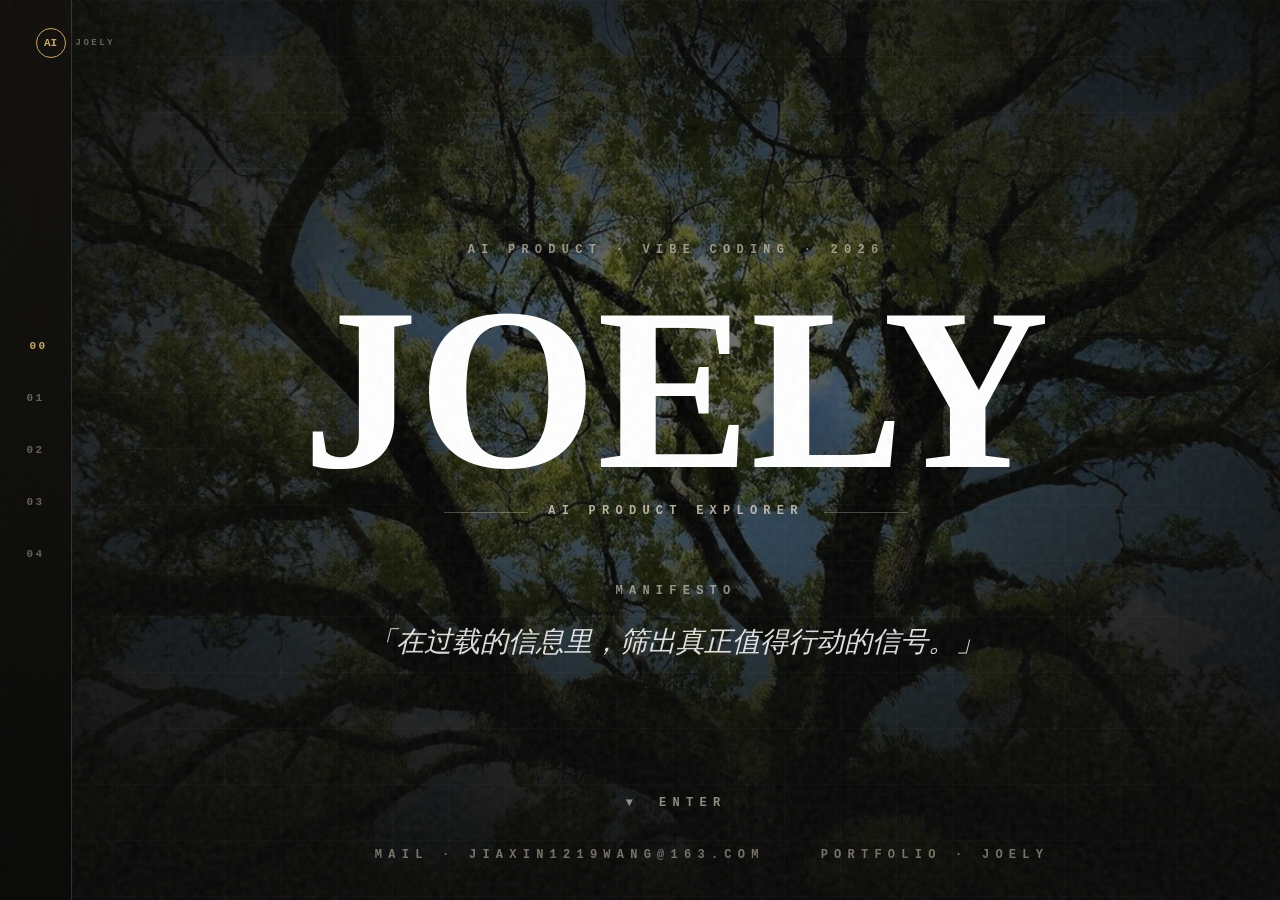
==== index.html @ 6c62f524 "Add files via upload" ====
<!DOCTYPE html>
<html lang="zh-CN">
<head>
  <meta charset="UTF-8">
  <meta name="viewport" content="width=device-width, initial-scale=1.0">
  <meta name="description" content="Joely 的 AI 产品与 Vibe Coding 个人网站。">
  <title>Joely | AI Product Portfolio</title>
  <link rel="stylesheet" href="assets/css/styles.css">
</head>
<body class="home-page">
  <header class="site-header">
    <a class="brand" href="index.html" aria-label="回到首页">
      <span class="brand-mark">AI</span>
      <span>Joely</span>
    </a>
    <button class="nav-toggle" type="button" aria-label="打开导航" aria-expanded="false" aria-controls="site-nav">
      <span></span>
      <span></span>
      <span></span>
    </button>
    <nav class="site-nav" id="site-nav">
      <a class="active" href="index.html"><span>00</span><b>首页</b></a>
      <a href="about.html"><span>01</span><b>个人信息</b></a>
      <a href="projects.html"><span>02</span><b>能力作品</b></a>
      <a href="works.html"><span>03</span><b>落地作品</b></a>
      <a href="play.html"><span>04</span><b>趣味实验</b></a>
    </nav>
  </header>

  <main>
    <section class="cover-hero" aria-label="首页封面">
      <div class="cover-bg" role="img" aria-label="首页背景图占位"></div>
      <div class="cover-content">
        <p class="cover-kicker">AI PRODUCT · VIBE CODING · 2026</p>
        <h1>JOELY</h1>
        <p class="cover-role">AI PRODUCT EXPLORER</p>
        <div class="cover-manifesto">
          <span>MANIFESTO</span>
          <strong>「在过载的信息里，筛出真正值得行动的信号。」</strong>
        </div>
        <a class="cover-enter" href="about.html" aria-label="进入个人网站">
          <span>▼</span>
          <strong>ENTER</strong>
        </a>
      </div>
      <div class="cover-footer">
        <span>MAIL · <a href="mailto:jiaxin1219wang@163.com">jiaxin1219wang@163.com</a></span>
        <span>PORTFOLIO · JOELY</span>
      </div>
    </section>
  </main>

  <script src="assets/js/main.js"></script>
</body>
</html>
---- assets/css/styles.css ----
:root {
  --bg: #11100e;
  --bg-deep: #080807;
  --surface: rgba(238, 226, 207, 0.065);
  --surface-strong: rgba(238, 226, 207, 0.105);
  --ink: #f1e6d4;
  --muted: rgba(241, 230, 212, 0.62);
  --faint: rgba(241, 230, 212, 0.38);
  --line: rgba(241, 230, 212, 0.16);
  --accent: #c8a66a;
  --accent-soft: rgba(200, 166, 106, 0.14);
  --shadow: 0 28px 90px rgba(0, 0, 0, 0.36);
  --radius: 6px;
  --rail: 72px;
  --max: 1120px;
}

* {
  box-sizing: border-box;
}

html {
  scroll-behavior: smooth;
}

body {
  margin: 0;
  min-height: 100vh;
  background:
    radial-gradient(circle at 68% 8%, rgba(200, 166, 106, 0.13), transparent 30rem),
    linear-gradient(180deg, #17130f 0%, var(--bg) 42%, var(--bg-deep) 100%);
  color: var(--ink);
  font-family: Inter, "Noto Sans SC", "Microsoft YaHei", Arial, sans-serif;
  line-height: 1.65;
}

.about-page {
  background: #000;
}

.projects-page {
  background: #000;
}

.works-page {
  background: #000;
}

.play-page {
  background: #000;
}

body::before {
  position: fixed;
  inset: 0;
  z-index: -1;
  pointer-events: none;
  background-image:
    linear-gradient(rgba(255,255,255,0.025) 1px, transparent 1px),
    linear-gradient(90deg, rgba(255,255,255,0.018) 1px, transparent 1px);
  background-size: 56px 56px;
  mask-image: linear-gradient(90deg, transparent, #000 10%, #000 90%, transparent);
  content: "";
}

body::after {
  position: fixed;
  inset: 0;
  z-index: 20;
  pointer-events: none;
  opacity: 0.13;
  background-image: url("data:image/svg+xml,%3Csvg viewBox='0 0 160 160' xmlns='http://www.w3.org/2000/svg'%3E%3Cfilter id='n'%3E%3CfeTurbulence type='fractalNoise' baseFrequency='0.8' numOctaves='3' stitchTiles='stitch'/%3E%3C/filter%3E%3Crect width='100%25' height='100%25' filter='url(%23n)' opacity='0.55'/%3E%3C/svg%3E");
  content: "";
}

a {
  color: inherit;
  text-decoration: none;
}

img {
  display: block;
  max-width: 100%;
}

.site-header {
  position: fixed;
  inset: 0 auto 0 0;
  z-index: 30;
  display: flex;
  width: var(--rail);
  flex-direction: column;
  align-items: center;
  justify-content: center;
  gap: 30px;
  border-right: 1px solid var(--line);
  background: rgba(8, 8, 7, 0.38);
  backdrop-filter: blur(18px);
}

.brand {
  position: absolute;
  top: 28px;
  left: 50%;
  display: inline-flex;
  align-items: center;
  gap: 10px;
  transform: translateX(-50%) writing-mode(vertical-rl);
  color: var(--faint);
  font-family: "Courier New", monospace;
  font-size: 9px;
  font-weight: 700;
  letter-spacing: 0.28em;
  text-transform: uppercase;
}

.brand-mark {
  display: inline-grid;
  width: 30px;
  height: 30px;
  place-items: center;
  border: 1px solid var(--accent);
  border-radius: 50%;
  color: var(--accent);
  font-size: 11px;
  letter-spacing: 0;
}

.site-nav {
  display: flex;
  flex-direction: column;
  align-items: center;
  gap: 18px;
}

.site-nav a {
  position: relative;
  display: flex;
  align-items: center;
  justify-content: center;
  width: 42px;
  height: 34px;
  gap: 0;
  color: var(--faint);
  font-family: "Courier New", monospace;
  font-size: 10px;
  font-weight: 700;
  letter-spacing: 0.24em;
  text-transform: uppercase;
  transition: color 180ms ease, transform 180ms ease;
}

.site-nav a span {
  color: inherit;
  font-size: 11px;
}

.site-nav a b {
  position: absolute;
  left: calc(100% + 14px);
  top: 50%;
  min-width: max-content;
  border: 1px solid var(--line);
  border-radius: var(--radius);
  padding: 7px 10px;
  background: rgba(8, 8, 7, 0.82);
  color: var(--ink);
  font: inherit;
  letter-spacing: 0.18em;
  opacity: 0;
  pointer-events: none;
  transform: translate(-6px, -50%);
  transition: opacity 180ms ease, transform 180ms ease;
}

.site-nav a:hover b,
.site-nav a:focus-visible b {
  opacity: 1;
  transform: translate(0, -50%);
}

.site-nav a:hover,
.site-nav a.active {
  color: var(--accent);
  transform: translateX(3px);
}

.nav-toggle {
  display: none;
  width: 42px;
  height: 42px;
  border: 1px solid var(--line);
  border-radius: var(--radius);
  background: rgba(0, 0, 0, 0.2);
}

.nav-toggle span {
  display: block;
  width: 18px;
  height: 1px;
  margin: 5px auto;
  background: var(--ink);
}

main,
.site-footer {
  margin-left: var(--rail);
}

.home-page main {
  margin-left: var(--rail);
}

.section-wrap {
  width: min(var(--max), calc(100% - 64px));
  margin: 0 auto;
}

.section {
  padding: 96px 0;
  border-top: 1px solid var(--line);
}

.cover-hero {
  position: relative;
  display: grid;
  min-height: 100vh;
  place-items: center;
  overflow: hidden;
  padding: 72px 32px;
}

.cover-bg {
  position: absolute;
  inset: 0;
  z-index: -2;
  overflow: hidden;
  background: #080807;
}

.cover-bg::before {
  position: absolute;
  inset: -5%;
  background:
    url("../HOME-BG.jpg"),
    url("../img/home-bg-placeholder.svg");
  background-position: center;
  background-size: cover;
  content: "";
  filter: saturate(0.92) contrast(1.04);
  transform: scale(1.04);
  animation: treeDrift 18s ease-in-out infinite alternate;
}

.cover-bg::after {
  position: absolute;
  inset: 0;
  background:
    radial-gradient(circle at 50% 44%, rgba(8, 8, 7, 0.16), rgba(8, 8, 7, 0.7) 58%, rgba(8, 8, 7, 0.94) 100%),
    linear-gradient(180deg, rgba(8, 8, 7, 0.62) 0%, rgba(8, 8, 7, 0.32) 44%, rgba(8, 8, 7, 0.92) 100%);
  content: "";
}

@keyframes treeDrift {
  0% {
    transform: scale(1.04) translate3d(-1.5%, -1%, 0);
  }

  50% {
    transform: scale(1.08) translate3d(1%, 0.8%, 0);
  }

  100% {
    transform: scale(1.06) translate3d(-0.4%, 1.4%, 0);
  }
}

.cover-content {
  width: min(1180px, 100%);
  text-align: center;
}

.cover-content h1 {
  max-width: none;
  margin: 46px 0 22px;
  color: #fff;
  font-family: Georgia, "Times New Roman", "Noto Serif SC", serif;
  font-size: clamp(86px, 18vw, 258px);
  line-height: 0.72;
  text-shadow: 0 22px 80px rgba(0, 0, 0, 0.72);
}

.cover-kicker,
.cover-role,
.cover-enter,
.cover-footer,
.cover-manifesto span {
  color: rgba(241, 230, 212, 0.58);
  font-family: "Courier New", monospace;
  font-size: 12px;
  font-weight: 700;
  letter-spacing: 0.52em;
  text-transform: uppercase;
}

.cover-kicker {
  margin: 0;
}

.cover-role {
  display: inline-flex;
  align-items: center;
  gap: 20px;
  margin: 0;
  color: rgba(241, 230, 212, 0.72);
}

.cover-role::before,
.cover-role::after {
  display: block;
  width: 84px;
  height: 1px;
  background: rgba(241, 230, 212, 0.28);
  content: "";
}

.cover-manifesto {
  display: grid;
  gap: 22px;
  margin: 60px auto 0;
  max-width: min(1040px, calc(100vw - var(--rail) - 96px));
}

.cover-manifesto strong {
  color: rgba(255, 255, 255, 0.86);
  font-family: Georgia, "Noto Serif SC", serif;
  font-size: clamp(22px, 2.2vw, 34px);
  font-style: italic;
  font-weight: 500;
  line-height: 1.25;
  white-space: nowrap;
}

.cover-enter {
  position: absolute;
  left: 50%;
  bottom: 86px;
  display: inline-flex;
  align-items: center;
  gap: 20px;
  transform: translateX(-50%);
  transition: color 180ms ease, transform 180ms ease;
}

.cover-enter:hover {
  color: var(--accent);
  transform: translateX(-50%) translateY(-2px);
}

.cover-enter strong {
  font: inherit;
}

.cover-footer {
  position: absolute;
  right: 40px;
  bottom: 34px;
  left: calc(var(--rail) + 40px);
  display: flex;
  justify-content: center;
  gap: 56px;
  color: rgba(241, 230, 212, 0.46);
}

.cover-footer a {
  color: inherit;
}

.hero {
  display: grid;
  grid-template-columns: minmax(0, 1fr) 340px;
  gap: 56px;
  align-items: center;
  min-height: 100vh;
  padding: 76px 0;
}

.page-hero {
  padding: 132px 0 86px;
}

.capability-hero {
  position: relative;
  min-height: 100vh;
  overflow: hidden;
  padding: 72px 0 92px var(--rail);
}

.capability-hero::before {
  position: absolute;
  inset: 0;
  z-index: -1;
  background:
    radial-gradient(circle at 50% 40%, rgba(200, 166, 106, 0.12), transparent 28rem),
    linear-gradient(180deg, rgba(8, 8, 7, 0.2), rgba(8, 8, 7, 0.86));
  content: "";
}

.capability-hero::after {
  position: absolute;
  inset: 0;
  z-index: -1;
  opacity: 0.18;
  background:
    linear-gradient(105deg, transparent 0 34%, rgba(200, 166, 106, 0.16) 34.2%, transparent 34.6% 100%),
    linear-gradient(78deg, transparent 0 62%, rgba(200, 166, 106, 0.12) 62.2%, transparent 62.7% 100%);
  content: "";
}

.capability-heading {
  width: min(980px, calc(100% - 48px));
  margin: 0 auto;
  text-align: center;
}

.capability-heading h1 {
  margin: 0;
  color: #fff;
  font-family: Inter, "Noto Sans SC", Arial, sans-serif;
  font-size: clamp(72px, 13vw, 184px);
  font-weight: 900;
  line-height: 0.9;
  text-transform: uppercase;
}

.capability-heading p:last-child {
  max-width: 760px;
  margin: 28px auto 0;
  color: rgba(241, 230, 212, 0.66);
  font-size: 18px;
}

.capability-stage {
  position: relative;
  width: min(1180px, calc(100% - 48px));
  height: 520px;
  margin: 72px auto 0;
  perspective: 1400px;
}

.capability-deck {
  position: relative;
  height: 100%;
  transform-style: preserve-3d;
}

.capability-card {
  position: absolute;
  top: 50%;
  left: 50%;
  display: flex;
  width: min(520px, 68vw);
  height: 420px;
  flex-direction: column;
  justify-content: space-between;
  border: 1px solid rgba(241, 230, 212, 0.16);
  border-radius: 28px;
  padding: 42px;
  background:
    radial-gradient(circle at 62% 38%, rgba(200, 166, 106, 0.18), transparent 18rem),
    rgba(241, 230, 212, 0.055);
  box-shadow: 0 34px 100px rgba(0, 0, 0, 0.46);
  cursor: pointer;
  opacity: 0;
  transform: translate(-50%, -50%) translateX(0) translateZ(-360px) rotateY(0) scale(0.72);
  transform-style: preserve-3d;
  transition: transform 520ms cubic-bezier(.2,.8,.2,1), opacity 520ms ease, filter 520ms ease;
}

.capability-card span {
  color: rgba(241, 230, 212, 0.48);
  font-family: "Courier New", monospace;
  font-size: 18px;
  font-weight: 700;
  letter-spacing: 0.18em;
}

.capability-card h2 {
  margin: 0;
  color: #fff;
  font-family: Inter, "Noto Sans SC", Arial, sans-serif;
  font-size: clamp(34px, 4vw, 52px);
  line-height: 1.05;
}

.capability-card p {
  max-width: 420px;
  color: rgba(241, 230, 212, 0.68);
  font-size: 18px;
}

.capability-card div {
  display: flex;
  flex-wrap: wrap;
  gap: 12px;
}

.capability-card b {
  border: 1px solid rgba(241, 230, 212, 0.14);
  border-radius: 999px;
  padding: 8px 16px;
  color: rgba(241, 230, 212, 0.66);
  font-family: "Courier New", monospace;
  font-size: 13px;
  letter-spacing: 0.12em;
}

.capability-card.is-active {
  z-index: 5;
  opacity: 1;
  filter: blur(0);
  transform: translate(-50%, -50%) translateX(0) translateZ(80px) rotateY(0deg) scale(1);
}

.capability-card.is-prev {
  z-index: 3;
  opacity: 0.44;
  filter: blur(1px);
  transform: translate(-50%, -50%) translateX(-420px) translateZ(-180px) rotateY(42deg) scale(0.78);
}

.capability-card.is-next {
  z-index: 3;
  opacity: 0.44;
  filter: blur(1px);
  transform: translate(-50%, -50%) translateX(420px) translateZ(-180px) rotateY(-42deg) scale(0.78);
}

.capability-card.is-far-prev {
  z-index: 1;
  opacity: 0.16;
  filter: blur(2px);
  transform: translate(-50%, -50%) translateX(-650px) translateZ(-360px) rotateY(54deg) scale(0.62);
}

.capability-card.is-far-next {
  z-index: 1;
  opacity: 0.16;
  filter: blur(2px);
  transform: translate(-50%, -50%) translateX(650px) translateZ(-360px) rotateY(-54deg) scale(0.62);
}

.capability-arrow {
  position: absolute;
  top: 50%;
  z-index: 8;
  display: grid;
  width: 58px;
  height: 58px;
  place-items: center;
  border: 1px solid rgba(241, 230, 212, 0.18);
  border-radius: 50%;
  background: rgba(241, 230, 212, 0.06);
  color: var(--accent);
  cursor: pointer;
  font-size: 44px;
  line-height: 1;
  transform: translateY(-50%);
  transition: border-color 180ms ease, background 180ms ease, transform 180ms ease;
}

.capability-arrow:hover {
  border-color: var(--accent);
  background: rgba(200, 166, 106, 0.1);
  transform: translateY(-50%) scale(1.04);
}

.capability-arrow.prev {
  left: 0;
}

.capability-arrow.next {
  right: 0;
}

.profile-hero {
  display: grid;
  grid-template-columns: minmax(0, 1fr) minmax(300px, 420px);
  gap: 72px;
  align-items: center;
  min-height: 100vh;
  padding: 76px 0 60px;
}

.profile-copy {
  border-top: 1px solid var(--line);
  padding-top: 38px;
}

.profile-index {
  margin-bottom: 44px;
  color: rgba(241, 230, 212, 0.48);
  font-family: "Courier New", monospace;
  font-size: 13px;
  font-weight: 700;
  letter-spacing: 0.42em;
}

.profile-copy h1 {
  margin-bottom: 18px;
  color: #fff;
  font-size: clamp(72px, 10vw, 140px);
  line-height: 0.78;
}

.profile-name-line {
  display: flex;
  flex-wrap: wrap;
  align-items: baseline;
  gap: 24px;
  margin-bottom: 14px;
}

.profile-name-line strong {
  color: #fff;
  font-family: Georgia, "Noto Serif SC", serif;
  font-size: clamp(30px, 3.2vw, 46px);
  font-weight: 600;
}

.profile-name-line span {
  color: rgba(241, 230, 212, 0.56);
  font-family: "Courier New", monospace;
  font-size: 12px;
  font-weight: 700;
  letter-spacing: 0.32em;
}

.profile-quote {
  margin: 42px 0 28px;
  border-left: 3px solid var(--ink);
  padding-left: 28px;
  color: #fff;
  font-family: Georgia, "Noto Serif SC", serif;
  font-size: clamp(20px, 1.8vw, 28px);
  font-style: italic;
  line-height: 1.25;
  white-space: nowrap;
}

.profile-intro {
  max-width: 740px;
  margin-bottom: 30px;
  font-size: 15px;
}

.about-matrix {
  display: grid;
  grid-template-columns: repeat(2, minmax(0, 1fr));
  gap: 0;
  margin: 32px 0 0;
  padding: 0;
  border-top: 1px solid var(--line);
  border-left: 1px solid rgba(241, 230, 212, 0.08);
}

.about-matrix div {
  min-width: 0;
  border-right: 1px solid rgba(241, 230, 212, 0.08);
  border-bottom: 1px solid rgba(241, 230, 212, 0.08);
  padding: 18px 20px;
}

.about-matrix dt {
  margin-bottom: 10px;
  color: rgba(241, 230, 212, 0.38);
  font-family: "Courier New", monospace;
  font-size: 10px;
  font-weight: 700;
  letter-spacing: 0.28em;
}

.about-matrix dd {
  margin: 0;
  color: var(--ink);
  font-family: Inter, "Noto Sans SC", "Microsoft YaHei", Arial, sans-serif;
  font-size: 15px;
  font-weight: 650;
  line-height: 1.55;
  overflow-wrap: anywhere;
}

.profile-links {
  display: flex;
  flex-wrap: wrap;
  gap: 28px;
  align-items: center;
  margin-top: 34px;
}

.profile-links a,
.location-chip {
  position: relative;
  display: inline-flex;
  align-items: center;
  justify-content: center;
  min-width: 48px;
  min-height: 48px;
  color: rgba(241, 230, 212, 0.62);
  transition: color 180ms ease, transform 180ms ease;
}

.profile-links a:hover {
  color: var(--accent);
  transform: translateY(-2px);
}

.profile-links svg {
  width: 34px;
  height: 34px;
  fill: none;
  stroke: currentColor;
  stroke-linecap: round;
  stroke-linejoin: round;
  stroke-width: 1.8;
}

.profile-links a:nth-child(2) svg {
  fill: currentColor;
  stroke: none;
}

.labeled-icon span {
  position: absolute;
  top: calc(100% + 8px);
  left: 50%;
  min-width: max-content;
  border: 1px solid var(--line);
  border-radius: var(--radius);
  padding: 5px 8px;
  background: rgba(0, 0, 0, 0.82);
  color: var(--ink);
  font-family: "Courier New", monospace;
  font-size: 10px;
  font-weight: 700;
  letter-spacing: 0.12em;
  opacity: 0;
  pointer-events: none;
  transform: translate(-50%, -4px);
  transition: opacity 180ms ease, transform 180ms ease;
}

.labeled-icon:hover span,
.labeled-icon:focus-visible span {
  opacity: 1;
  transform: translate(-50%, 0);
}

.location-chip {
  gap: 8px;
  border: 1px solid var(--line);
  border-radius: 999px;
  padding: 0 14px;
  font-family: "Courier New", monospace;
  font-size: 12px;
  font-weight: 700;
  letter-spacing: 0.18em;
}

.location-chip svg {
  width: 22px;
  height: 22px;
}

.profile-photo {
  position: relative;
  margin: 0;
}

.profile-photo img {
  width: 100%;
  aspect-ratio: 3 / 4.15;
  border: 1px solid rgba(241, 230, 212, 0.18);
  border-radius: var(--radius);
  background: var(--surface);
  box-shadow: var(--shadow);
  object-fit: cover;
}

.profile-photo figcaption {
  position: absolute;
  inset: auto 18px 16px;
  display: flex;
  justify-content: space-between;
  gap: 16px;
  color: rgba(255, 255, 255, 0.76);
  font-family: "Courier New", monospace;
  font-size: 10px;
  font-weight: 700;
  letter-spacing: 0.28em;
  text-transform: uppercase;
}

.about-tag-marquee {
  width: 100%;
  margin: -28px 0 54px var(--rail);
  overflow: hidden;
  border-top: 1px solid var(--line);
  border-bottom: 1px solid var(--line);
  background: rgba(0, 0, 0, 0.18);
}

.about-tag-track {
  display: flex;
  width: max-content;
  gap: 18px;
  align-items: center;
  padding: 18px 0;
  animation: tagsMarquee 28s linear infinite;
}

.about-tag-track span {
  color: rgba(241, 230, 212, 0.42);
  font-family: "Courier New", monospace;
  font-size: 11px;
  font-weight: 700;
  letter-spacing: 0.28em;
}

.about-tag-track b {
  border: 1px solid var(--line);
  border-radius: 999px;
  padding: 8px 16px;
  color: rgba(241, 230, 212, 0.68);
  font-family: "Courier New", monospace;
  font-size: 12px;
  letter-spacing: 0.12em;
  white-space: nowrap;
}

@keyframes tagsMarquee {
  from {
    transform: translateX(0);
  }

  to {
    transform: translateX(-50%);
  }
}

.about-hero {
  display: grid;
  grid-template-columns: 320px minmax(0, 1fr);
  gap: 44px;
  align-items: center;
}

.portrait {
  width: 100%;
  aspect-ratio: 3 / 4;
  border: 1px solid rgba(200, 166, 106, 0.38);
  border-radius: var(--radius);
  background: var(--surface);
  box-shadow: var(--shadow);
  object-fit: cover;
}

.eyebrow {
  margin: 0 0 16px;
  color: var(--accent);
  font-family: "Courier New", monospace;
  font-size: 10px;
  font-weight: 700;
  letter-spacing: 0.42em;
  text-transform: uppercase;
}

h1,
h2,
h3,
p {
  margin-top: 0;
}

h1,
h2 {
  font-family: Georgia, "Noto Serif SC", "Songti SC", serif;
  font-weight: 900;
}

h1 {
  margin-bottom: 22px;
  color: var(--ink);
  font-size: clamp(48px, 8vw, 104px);
  line-height: 0.92;
  letter-spacing: 0;
}

h2 {
  margin-bottom: 16px;
  font-size: clamp(28px, 4vw, 52px);
  line-height: 1.05;
  letter-spacing: 0;
}

h3 {
  margin-bottom: 8px;
  color: var(--ink);
  font-size: 17px;
  line-height: 1.35;
}

p {
  color: var(--muted);
}

.bilingual {
  display: grid;
  grid-template-columns: minmax(0, 1fr) minmax(0, 1fr);
  gap: 34px;
}

.bilingual > div {
  min-width: 0;
}

.hero-title {
  gap: 42px;
}

.hero-title p,
.page-hero p {
  font-size: 18px;
}

.compact {
  gap: 22px;
}

.compact p {
  font-size: 15px;
}

.hero-actions,
.contact-links {
  display: flex;
  flex-wrap: wrap;
  gap: 12px;
  margin-top: 32px;
}

.button {
  display: inline-flex;
  align-items: center;
  justify-content: center;
  min-height: 46px;
  border-radius: var(--radius);
  padding: 0 18px;
  font-family: "Courier New", monospace;
  font-size: 11px;
  font-weight: 700;
  letter-spacing: 0.18em;
  text-transform: uppercase;
  transition: transform 180ms ease, border-color 180ms ease, background 180ms ease;
}

.button:hover {
  transform: translateY(-2px);
}

.button.primary {
  border: 1px solid var(--accent);
  background: var(--accent);
  color: #11100e;
}

.button.secondary {
  border: 1px solid var(--line);
  background: transparent;
  color: var(--ink);
}

.button.secondary:hover {
  border-color: var(--accent);
}

.profile-panel {
  display: grid;
  gap: 22px;
  align-content: start;
  border: 1px solid var(--line);
  border-radius: var(--radius);
  padding: 24px;
  background: var(--surface);
  box-shadow: var(--shadow);
}

.avatar {
  width: 132px;
  height: 132px;
  border-radius: 50%;
  border: 1px solid rgba(200, 166, 106, 0.45);
  object-fit: cover;
  background: #2b231b;
  filter: sepia(0.18) contrast(0.95);
}

.avatar.large {
  width: 180px;
  height: 180px;
}

.profile-panel h2 {
  margin-bottom: 2px;
  font-size: 30px;
}

.profile-panel p {
  margin-bottom: 0;
}

.profile-facts {
  display: grid;
  gap: 14px;
  margin: 0;
}

.profile-facts.wide {
  gap: 0;
}

.profile-facts div {
  padding-top: 14px;
  border-top: 1px solid var(--line);
}

.profile-facts.wide div {
  display: grid;
  grid-template-columns: 140px minmax(0, 1fr);
  gap: 18px;
  padding: 18px 0;
}

.profile-facts dt {
  color: var(--faint);
  font-family: "Courier New", monospace;
  font-size: 10px;
  letter-spacing: 0.2em;
  text-transform: uppercase;
}

.profile-facts dd {
  margin: 2px 0 0;
  color: var(--ink);
  font-weight: 700;
}

.section-heading {
  max-width: 720px;
  margin-bottom: 32px;
  text-align: center;
}

.signal-grid {
  display: grid;
  grid-template-columns: repeat(3, minmax(0, 1fr));
  gap: 18px;
}

.signal-card,
.project-case,
.skill-grid article,
.timeline-content,
.signal-panel {
  border: 1px solid var(--line);
  border-radius: var(--radius);
  background: var(--surface);
  box-shadow: var(--shadow);
}

.signal-card {
  padding: 24px;
  transition: border-color 180ms ease, transform 180ms ease, background 180ms ease;
}

.signal-card:hover,
.project-case:hover,
.skill-grid article:hover {
  border-color: rgba(200, 166, 106, 0.46);
  background: var(--surface-strong);
}

.card-index {
  display: block;
  margin-bottom: 30px;
  color: var(--accent);
  font-family: "Courier New", monospace;
  font-size: 11px;
  font-weight: 800;
  letter-spacing: 0.28em;
}

.split-section {
  display: grid;
  grid-template-columns: 280px minmax(0, 1fr);
  gap: 64px;
}

.project-overview {
  display: grid;
  grid-template-columns: minmax(0, 1fr) minmax(0, 1fr);
  gap: 18px;
}

.signal-panel {
  padding: 28px;
}

.profile-layout {
  display: grid;
  grid-template-columns: minmax(0, 0.9fr) minmax(0, 1.1fr);
  gap: 36px;
  align-items: start;
}

.info-block {
  border: 1px solid var(--line);
  border-radius: var(--radius);
  padding: 28px;
  background: var(--surface);
  box-shadow: var(--shadow);
}

.feature-list,
.project-stack {
  display: grid;
  gap: 20px;
}

.works-hero {
  min-height: 100vh;
  padding: 112px 0 86px;
}

.works-heading {
  display: grid;
  max-width: 760px;
  gap: 16px;
  margin-bottom: 56px;
}

.works-heading h1 {
  margin: 0;
  color: #fff;
  font-family: Georgia, "Times New Roman", "Noto Serif SC", serif;
  font-size: clamp(64px, 9vw, 132px);
  line-height: 0.9;
  letter-spacing: 0;
}

.works-heading p:last-child {
  max-width: 680px;
  margin: 0;
  color: var(--muted);
  font-size: 16px;
  line-height: 1.9;
}

.works-grid {
  display: grid;
  grid-template-columns: repeat(3, minmax(0, 1fr));
  gap: 18px;
}

.built-card {
  position: relative;
  display: grid;
  min-height: 560px;
  align-content: space-between;
  gap: 34px;
  overflow: hidden;
  border: 1px solid rgba(241, 230, 212, 0.18);
  border-radius: var(--radius);
  padding: 28px;
  background:
    linear-gradient(160deg, rgba(255, 255, 255, 0.08), rgba(255, 255, 255, 0.018)),
    rgba(255, 255, 255, 0.03);
  box-shadow: 0 28px 90px rgba(0, 0, 0, 0.38);
  transition: border-color 180ms ease, transform 180ms ease, background 180ms ease;
}

.built-card::before {
  position: absolute;
  inset: -1px;
  z-index: -1;
  opacity: 0.64;
  background:
    radial-gradient(circle at 24% 16%, rgba(200, 166, 106, 0.18), transparent 18rem),
    linear-gradient(90deg, rgba(200, 166, 106, 0.18), transparent 44%);
  content: "";
}

.built-card:hover {
  border-color: rgba(200, 166, 106, 0.58);
  background:
    linear-gradient(160deg, rgba(255, 255, 255, 0.105), rgba(255, 255, 255, 0.026)),
    rgba(255, 255, 255, 0.04);
  transform: translateY(-8px);
}

.built-index,
.built-label,
.built-card dt,
.built-link {
  font-family: "Courier New", monospace;
  font-weight: 800;
  letter-spacing: 0.2em;
  text-transform: uppercase;
}

.built-index {
  color: var(--accent);
  font-size: 13px;
}

.built-label {
  margin: 0 0 18px;
  color: var(--faint);
  font-size: 10px;
}

.built-card h2 {
  margin: 0 0 18px;
  color: #fff;
  font-size: clamp(25px, 1.85vw, 32px);
  line-height: 1.18;
  white-space: nowrap;
}

.built-card p {
  margin: 0;
  color: var(--muted);
}

.built-card dl {
  display: grid;
  gap: 0;
  margin: 0;
}

.built-card dl div {
  display: grid;
  grid-template-columns: 58px minmax(0, 1fr);
  gap: 14px;
  border-top: 1px solid rgba(241, 230, 212, 0.14);
  padding: 14px 0;
}

.built-card dt {
  color: var(--accent);
  font-size: 10px;
}

.built-card dd {
  margin: 0;
  color: var(--muted);
  font-size: 14px;
}

.built-link {
  display: inline-flex;
  width: fit-content;
  align-items: center;
  justify-content: center;
  border-bottom: 1px solid var(--accent);
  padding-bottom: 6px;
  color: var(--accent);
  font-size: 11px;
}

.signal-preview {
  padding: 0 0 96px;
}

.signal-prototype {
  min-height: 100vh;
  padding: 110px 0 86px;
}

.signal-document {
  display: grid;
  gap: 28px;
  max-width: 880px;
  margin: 0 auto;
}

.signal-document header {
  border-bottom: 1px solid var(--line);
  padding-bottom: 28px;
}

.signal-document h1 {
  margin: 12px 0 18px;
  color: #fff;
  font-size: clamp(42px, 6vw, 76px);
}

.signal-document header p {
  max-width: 720px;
  margin: 0;
  color: var(--muted);
}

.signal-section {
  border: 1px solid var(--line);
  border-radius: var(--radius);
  padding: 28px;
  background: rgba(255, 255, 255, 0.035);
}

.signal-section h2 {
  margin-bottom: 18px;
  color: #fff;
  font-size: 28px;
}

.signal-section ol,
.signal-section ul {
  display: grid;
  gap: 18px;
  margin: 0;
  padding-left: 22px;
}

.signal-section li::marker {
  color: var(--accent);
}

.signal-section strong {
  color: var(--ink);
}

.signal-section span,
.signal-section p {
  display: block;
  margin-top: 6px;
  color: var(--muted);
}

.play-hero {
  min-height: 100vh;
  padding: 112px 0 86px;
}

.play-heading {
  display: grid;
  max-width: 760px;
  gap: 16px;
  margin-bottom: 50px;
}

.play-heading h1 {
  margin: 0;
  color: #fff;
  font-family: Georgia, "Times New Roman", "Noto Serif SC", serif;
  font-size: clamp(64px, 9vw, 126px);
  line-height: 0.9;
}

.play-heading p:last-child {
  max-width: 680px;
  margin: 0;
  color: var(--muted);
  font-size: 16px;
  line-height: 1.9;
}

.play-grid {
  display: grid;
  grid-template-columns: repeat(2, minmax(0, 1fr));
  gap: 22px;
}

.play-card {
  display: grid;
  gap: 24px;
  border: 1px solid rgba(241, 230, 212, 0.18);
  border-radius: var(--radius);
  padding: 24px;
  background:
    radial-gradient(circle at 20% 0%, rgba(200, 166, 106, 0.14), transparent 24rem),
    rgba(255, 255, 255, 0.035);
  box-shadow: 0 28px 90px rgba(0, 0, 0, 0.38);
  transition: border-color 180ms ease, transform 180ms ease;
}

.play-card:hover {
  border-color: rgba(200, 166, 106, 0.58);
  transform: translateY(-6px);
}

.play-copy span {
  color: var(--accent);
  font-family: "Courier New", monospace;
  font-size: 10px;
  font-weight: 800;
  letter-spacing: 0.22em;
  text-transform: uppercase;
}

.play-copy h2 {
  margin: 12px 0 10px;
  color: #fff;
  font-size: clamp(30px, 3vw, 44px);
  line-height: 1.16;
}

.play-copy p {
  max-width: 560px;
  margin: 0;
  color: var(--muted);
}

.play-media {
  display: grid;
  min-height: 420px;
  place-items: center;
  overflow: hidden;
  border: 1px solid rgba(241, 230, 212, 0.14);
  border-radius: var(--radius);
  margin: 0;
  background: rgba(255, 255, 255, 0.04);
}

.play-media img {
  width: 100%;
  height: 100%;
  max-height: 520px;
  object-fit: contain;
}

.work-list {
  display: grid;
  gap: 22px;
  padding-bottom: 96px;
}

.work-card {
  border: 1px solid var(--line);
  border-radius: var(--radius);
  padding: 30px;
  background: var(--surface);
  box-shadow: var(--shadow);
  transition: border-color 180ms ease, background 180ms ease;
}

.work-card:hover {
  border-color: rgba(200, 166, 106, 0.46);
  background: var(--surface-strong);
}

.work-body {
  display: grid;
  grid-template-columns: minmax(0, 0.86fr) minmax(320px, 1.14fr);
  gap: 36px;
  align-items: start;
}

.work-body h2 {
  margin-bottom: 14px;
}

.mini-spec {
  display: grid;
  gap: 0;
  margin: 0;
}

.mini-spec div {
  display: grid;
  grid-template-columns: 92px minmax(0, 1fr);
  gap: 18px;
  border-top: 1px solid var(--line);
  padding: 14px 0;
}

.mini-spec dt {
  color: var(--accent);
  font-family: "Courier New", monospace;
  font-size: 10px;
  font-weight: 700;
  letter-spacing: 0.2em;
  text-transform: uppercase;
}

.mini-spec dd {
  margin: 0;
  color: var(--muted);
}

.work-actions {
  display: flex;
  flex-wrap: wrap;
  gap: 12px;
  margin-top: 28px;
}

.feature-row {
  display: grid;
  gap: 8px;
  padding: 26px 0;
  border-bottom: 1px solid var(--line);
  transition: border-color 180ms ease, transform 180ms ease;
}

.feature-row:hover {
  border-color: var(--accent);
  transform: translateX(6px);
}

.feature-row span {
  color: var(--accent);
  font-family: "Courier New", monospace;
  font-size: 10px;
  font-weight: 800;
  letter-spacing: 0.28em;
  text-transform: uppercase;
}

.feature-row strong {
  color: var(--ink);
  font-family: Georgia, "Noto Serif SC", "Songti SC", serif;
  font-size: 26px;
  line-height: 1.18;
}

div.feature-row {
  color: inherit;
}

.timeline {
  position: relative;
  display: grid;
  gap: 32px;
}

.timeline::before {
  position: absolute;
  top: 0;
  bottom: 0;
  left: 156px;
  width: 1px;
  background: var(--line);
  content: "";
}

.timeline-item {
  display: grid;
  grid-template-columns: 132px minmax(0, 1fr);
  gap: 48px;
}

.timeline-date {
  color: var(--accent);
  font-family: "Courier New", monospace;
  font-size: 11px;
  font-weight: 800;
  letter-spacing: 0.2em;
}

.timeline-content {
  padding: 28px;
}

.impact-list {
  display: grid;
  gap: 8px;
  margin: 20px 0 0;
  padding-left: 20px;
  color: var(--muted);
}

.project-stack {
  padding-bottom: 96px;
}

.project-case {
  scroll-margin-top: 96px;
  padding: 32px;
  transition: border-color 180ms ease, background 180ms ease;
}

.digest-preview {
  max-width: 880px;
}

.digest-preview ol {
  display: grid;
  gap: 16px;
  margin: 28px 0;
  padding-left: 22px;
}

.digest-preview li::marker {
  color: var(--accent);
  font-family: "Courier New", monospace;
  font-weight: 700;
}

.digest-preview li {
  color: var(--muted);
}

.digest-preview li strong {
  display: block;
  color: var(--ink);
  font-family: Georgia, "Noto Serif SC", "Songti SC", serif;
  font-size: 22px;
  line-height: 1.25;
}

.digest-preview li span {
  display: block;
  margin-top: 4px;
}

.project-meta {
  display: flex;
  align-items: center;
  justify-content: space-between;
  gap: 18px;
  margin-bottom: 26px;
  color: var(--accent);
  font-family: "Courier New", monospace;
  font-size: 10px;
  font-weight: 800;
  letter-spacing: 0.24em;
  text-transform: uppercase;
}

.case-grid,
.skill-grid {
  display: grid;
  grid-template-columns: repeat(4, minmax(0, 1fr));
  gap: 14px;
  margin-top: 24px;
}

.skill-grid.two {
  grid-template-columns: repeat(2, minmax(0, 1fr));
  margin-top: 0;
}

.case-grid section {
  border-top: 1px solid var(--line);
  padding-top: 16px;
}

.case-grid h3 {
  font-size: 14px;
}

.case-grid p,
.skill-grid p {
  margin-bottom: 0;
  font-size: 15px;
}

.skill-grid article {
  padding: 22px;
}

.contact-band {
  display: grid;
  grid-template-columns: minmax(0, 1fr) auto;
  gap: 36px;
  align-items: center;
  border-bottom: 1px solid var(--line);
}

.site-footer {
  display: flex;
  align-items: center;
  justify-content: space-between;
  gap: 20px;
  width: min(var(--max), calc(100% - 64px));
  padding: 34px 0;
  color: var(--faint);
  font-family: "Courier New", monospace;
  font-size: 10px;
  letter-spacing: 0.18em;
  text-transform: uppercase;
}

.site-footer a {
  color: var(--accent);
}

.work-media {
  margin-top: 26px;
  border: 1px solid var(--line);
  border-radius: var(--radius);
  overflow: hidden;
  background: rgba(255, 255, 255, 0.04);
}

.work-media img {
  width: 100%;
  max-height: 360px;
  object-fit: contain;
  background: #fff;
}

@media (max-width: 980px) {
  .hero,
  .profile-hero,
  .about-hero,
  .split-section,
  .contact-band,
  .profile-layout,
  .project-overview,
  .work-body {
    grid-template-columns: 1fr;
  }

  .profile-panel {
    max-width: 520px;
  }

  .signal-grid,
  .case-grid,
  .skill-grid,
  .works-grid,
  .play-grid {
    grid-template-columns: repeat(2, minmax(0, 1fr));
  }

  .built-card {
    min-height: 500px;
  }

  .timeline::before {
    display: none;
  }

  .timeline-item {
    grid-template-columns: 1fr;
    gap: 12px;
  }

  .capability-stage {
    height: auto;
    perspective: none;
  }

  .capability-deck {
    display: grid;
    grid-auto-columns: minmax(280px, 78vw);
    grid-auto-flow: column;
    gap: 16px;
    height: auto;
    overflow-x: auto;
    padding: 8px 6px 20px;
    scroll-snap-type: x mandatory;
  }

  .capability-card,
  .capability-card.is-active,
  .capability-card.is-prev,
  .capability-card.is-next,
  .capability-card.is-far-prev,
  .capability-card.is-far-next {
    position: relative;
    top: auto;
    left: auto;
    width: auto;
    height: auto;
    min-height: 360px;
    opacity: 1;
    filter: none;
    scroll-snap-align: center;
    transform: none;
  }

  .capability-arrow {
    display: none;
  }
}

@media (max-width: 760px) {
  .site-header {
    inset: 0 0 auto;
    width: auto;
    min-height: 64px;
    flex-direction: row;
    justify-content: space-between;
    padding: 0 18px;
    border-right: 0;
    border-bottom: 1px solid var(--line);
  }

  .brand {
    position: static;
    transform: none;
    writing-mode: horizontal-tb;
  }

  .nav-toggle {
    display: block;
  }

  .site-nav {
    position: absolute;
    top: 64px;
    right: 18px;
    left: 18px;
    display: none;
    align-items: stretch;
    border: 1px solid var(--line);
    border-radius: var(--radius);
    padding: 12px;
    background: rgba(8, 8, 7, 0.92);
    box-shadow: var(--shadow);
  }

  .site-header.nav-open .site-nav {
    display: flex;
  }

  .site-nav a {
    justify-content: space-between;
    width: auto;
    height: auto;
    padding: 10px 8px;
  }

  .site-nav a b {
    position: static;
    min-width: 0;
    border: 0;
    padding: 0;
    background: transparent;
    opacity: 1;
    pointer-events: auto;
    transform: none;
  }

  main,
  .home-page main,
  .site-footer {
    margin-left: 0;
  }

  .capability-hero {
    min-height: auto;
    padding: 112px 0 56px;
  }

  .capability-heading h1 {
    font-size: 66px;
  }

  .capability-heading p:last-child {
    font-size: 15px;
  }

  .cover-hero {
    min-height: 100vh;
    align-items: end;
    padding: 112px 20px 72px;
  }

  .profile-hero {
    min-height: auto;
    padding: 112px 0 56px;
  }

  .profile-copy {
    padding-top: 32px;
  }

  .profile-index {
    margin-bottom: 34px;
    font-size: 12px;
  }

  .profile-copy h1 {
    font-size: 72px;
  }

  .profile-name-line span {
    font-size: 11px;
  }

  .profile-quote {
    margin-top: 38px;
    padding-left: 18px;
    white-space: normal;
  }

  .about-matrix {
    grid-template-columns: 1fr;
    gap: 18px;
  }

  .about-tag-marquee {
    margin-left: 0;
  }

  .cover-content h1 {
    margin-top: 30px;
    font-size: 76px;
  }

  .cover-role {
    gap: 12px;
  }

  .cover-role::before,
  .cover-role::after {
    width: 32px;
  }

  .cover-kicker,
  .cover-role,
  .cover-enter,
  .cover-footer,
  .cover-manifesto span {
    font-size: 10px;
    letter-spacing: 0.3em;
  }

  .cover-manifesto {
    margin-top: 46px;
    max-width: calc(100vw - 40px);
  }

  .cover-manifesto strong {
    font-size: 20px;
    white-space: normal;
  }

  .cover-enter {
    bottom: 88px;
  }

  .cover-footer {
    left: 20px;
    right: 20px;
    bottom: 24px;
    flex-direction: column;
    gap: 8px;
    align-items: center;
  }

  .section-wrap,
  .site-footer {
    width: min(100% - 32px, var(--max));
  }

  .hero {
    min-height: auto;
    padding: 112px 0 56px;
  }

  .page-hero {
    padding: 112px 0 50px;
  }

  .section {
    padding: 62px 0;
  }

  .bilingual,
  .signal-grid,
  .case-grid,
  .skill-grid,
  .works-grid,
  .play-grid {
    grid-template-columns: 1fr;
  }

  .works-hero {
    min-height: auto;
    padding: 112px 0 56px;
  }

  .play-hero {
    min-height: auto;
    padding: 112px 0 56px;
  }

  .works-heading {
    margin-bottom: 34px;
  }

  .play-heading {
    margin-bottom: 34px;
  }

  .works-heading h1 {
    font-size: 58px;
  }

  .play-heading h1 {
    font-size: 58px;
  }

  .built-card {
    min-height: auto;
    padding: 24px;
  }

  .play-media {
    min-height: 300px;
  }

  .built-card h2 {
    white-space: normal;
  }

  h1 {
    font-size: 44px;
  }

  h2 {
    font-size: 32px;
  }

  .project-case,
  .timeline-content {
    padding: 22px;
  }

  .profile-facts.wide div,
  .skill-grid.two,
  .mini-spec div {
    grid-template-columns: 1fr;
  }

  .project-meta,
  .site-footer {
    align-items: flex-start;
    flex-direction: column;
  }

}
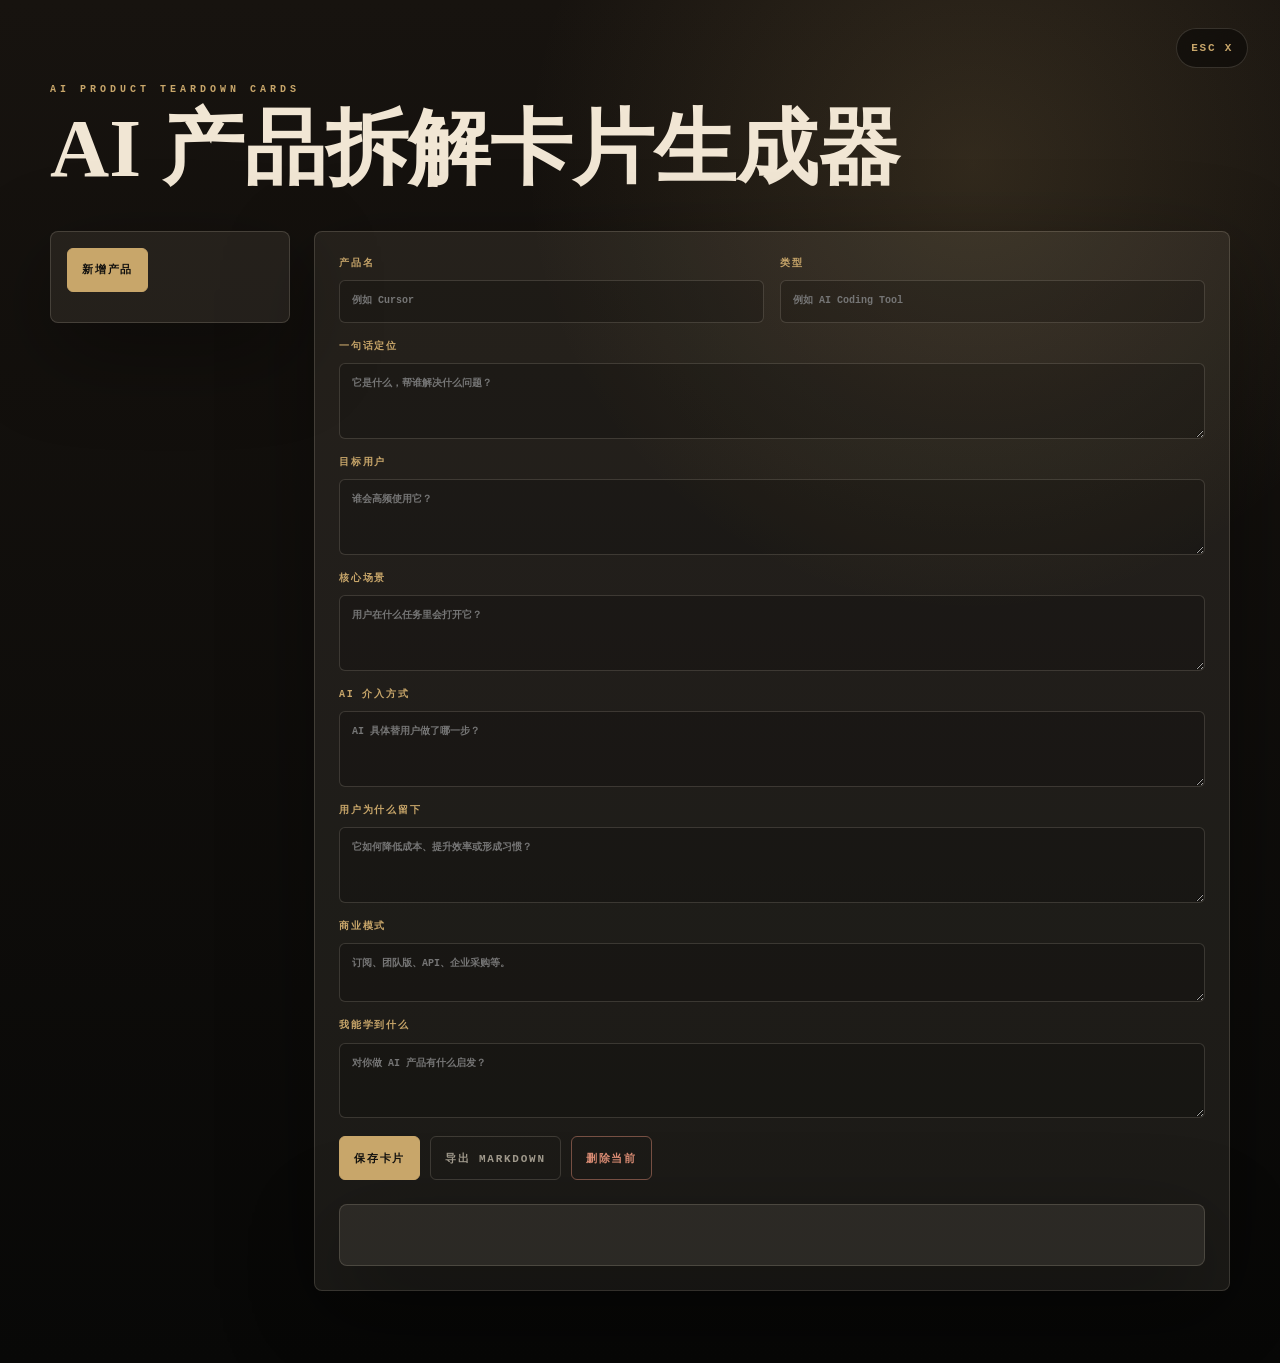
==== commit 51fbe41a: "Add files via upload" ====
--- a/index.html
+++ b/index.html
@@ -3,53 +3,76 @@
 <head>
   <meta charset="UTF-8">
   <meta name="viewport" content="width=device-width, initial-scale=1.0">
-  <meta name="description" content="Joely 的 AI 产品与 Vibe Coding 个人网站。">
-  <title>Joely | AI Product Portfolio</title>
-  <link rel="stylesheet" href="assets/css/styles.css">
+  <title>AI Product Teardown Cards</title>
+  <link rel="stylesheet" href="style.css">
 </head>
-<body class="home-page">
-  <header class="site-header">
-    <a class="brand" href="index.html" aria-label="回到首页">
-      <span class="brand-mark">AI</span>
-      <span>Joely</span>
-    </a>
-    <button class="nav-toggle" type="button" aria-label="打开导航" aria-expanded="false" aria-controls="site-nav">
-      <span></span>
-      <span></span>
-      <span></span>
-    </button>
-    <nav class="site-nav" id="site-nav">
-      <a class="active" href="index.html"><span>00</span><b>首页</b></a>
-      <a href="about.html"><span>01</span><b>个人信息</b></a>
-      <a href="projects.html"><span>02</span><b>能力作品</b></a>
-      <a href="works.html"><span>03</span><b>落地作品</b></a>
-      <a href="play.html"><span>04</span><b>趣味实验</b></a>
-    </nav>
-  </header>
+<body>
+  <a class="exit-link" href="../works.html" aria-label="退出到落地作品">ESC X</a>
+  <main class="app">
+    <section class="intro">
+      <p class="eyebrow">AI Product Teardown Cards</p>
+      <h1>AI 产品拆解卡片生成器</h1>
+    </section>
 
-  <main>
-    <section class="cover-hero" aria-label="首页封面">
-      <div class="cover-bg" role="img" aria-label="首页背景图占位"></div>
-      <div class="cover-content">
-        <p class="cover-kicker">AI PRODUCT · VIBE CODING · 2026</p>
-        <h1>JOELY</h1>
-        <p class="cover-role">AI PRODUCT EXPLORER</p>
-        <div class="cover-manifesto">
-          <span>MANIFESTO</span>
-          <strong>「在过载的信息里，筛出真正值得行动的信号。」</strong>
+    <section class="workspace">
+      <aside class="picker">
+        <div class="tool-row">
+          <button class="tool-button primary" id="new-card" type="button">新增产品</button>
         </div>
-        <a class="cover-enter" href="about.html" aria-label="进入个人网站">
-          <span>▼</span>
-          <strong>ENTER</strong>
-        </a>
-      </div>
-      <div class="cover-footer">
-        <span>MAIL · <a href="mailto:jiaxin1219wang@163.com">jiaxin1219wang@163.com</a></span>
-        <span>PORTFOLIO · JOELY</span>
-      </div>
+        <div class="product-list" id="product-list" aria-label="产品列表"></div>
+      </aside>
+
+      <section class="editor" aria-label="拆解编辑器">
+        <form class="form" id="teardown-form">
+          <label>
+            产品名
+            <input name="name" autocomplete="off" placeholder="例如 Cursor">
+          </label>
+          <label>
+            类型
+            <input name="category" autocomplete="off" placeholder="例如 AI Coding Tool">
+          </label>
+          <label>
+            一句话定位
+            <textarea name="positioning" rows="3" placeholder="它是什么，帮谁解决什么问题？"></textarea>
+          </label>
+          <label>
+            目标用户
+            <textarea name="users" rows="3" placeholder="谁会高频使用它？"></textarea>
+          </label>
+          <label>
+            核心场景
+            <textarea name="scenario" rows="3" placeholder="用户在什么任务里会打开它？"></textarea>
+          </label>
+          <label>
+            AI 介入方式
+            <textarea name="aiRole" rows="3" placeholder="AI 具体替用户做了哪一步？"></textarea>
+          </label>
+          <label>
+            用户为什么留下
+            <textarea name="retention" rows="3" placeholder="它如何降低成本、提升效率或形成习惯？"></textarea>
+          </label>
+          <label>
+            商业模式
+            <textarea name="business" rows="2" placeholder="订阅、团队版、API、企业采购等。"></textarea>
+          </label>
+          <label>
+            我能学到什么
+            <textarea name="lesson" rows="3" placeholder="对你做 AI 产品有什么启发？"></textarea>
+          </label>
+        </form>
+
+        <div class="actions">
+          <button class="tool-button primary" id="save-card" type="button">保存卡片</button>
+          <button class="tool-button" id="export-card" type="button">导出 Markdown</button>
+          <button class="tool-button danger" id="delete-card" type="button">删除当前</button>
+        </div>
+
+        <article class="card" id="teardown-card" aria-live="polite"></article>
+      </section>
     </section>
   </main>
 
-  <script src="assets/js/main.js"></script>
+  <script src="script.js"></script>
 </body>
 </html>
--- a/style.css
+++ b/style.css
@@ -0,0 +1,295 @@
+:root {
+  --bg: #11100e;
+  --surface: rgba(238, 226, 207, 0.08);
+  --surface-strong: rgba(238, 226, 207, 0.12);
+  --ink: #f1e6d4;
+  --muted: rgba(241, 230, 212, 0.62);
+  --line: rgba(241, 230, 212, 0.16);
+  --accent: #c8a66a;
+  --danger: #d98b73;
+}
+
+* {
+  box-sizing: border-box;
+}
+
+body {
+  margin: 0;
+  min-height: 100vh;
+  background:
+    radial-gradient(circle at 76% 12%, rgba(200, 166, 106, 0.16), transparent 28rem),
+    linear-gradient(180deg, #17130f, #080807);
+  color: var(--ink);
+  font-family: Inter, "Noto Sans SC", "Microsoft YaHei", Arial, sans-serif;
+  line-height: 1.65;
+}
+
+.exit-link {
+  position: fixed;
+  top: 28px;
+  right: 32px;
+  z-index: 20;
+  display: inline-flex;
+  width: fit-content;
+  align-items: center;
+  justify-content: center;
+  border: 1px solid var(--line);
+  border-radius: 999px;
+  padding: 10px 14px;
+  background: rgba(0, 0, 0, 0.42);
+  color: var(--accent);
+  backdrop-filter: blur(16px);
+  font-family: "Courier New", monospace;
+  font-size: 11px;
+  font-weight: 800;
+  letter-spacing: 0.16em;
+  text-decoration: none;
+  text-transform: uppercase;
+  transition: border-color 180ms ease, color 180ms ease, transform 180ms ease;
+}
+
+.exit-link:hover {
+  border-color: var(--accent);
+  color: #fff;
+  transform: translateY(-2px);
+}
+
+.app {
+  width: min(1180px, calc(100% - 40px));
+  margin: 0 auto;
+  padding: 72px 0;
+}
+
+.intro {
+  max-width: 860px;
+  margin-bottom: 42px;
+}
+
+.eyebrow {
+  color: var(--accent);
+  font-family: "Courier New", monospace;
+  font-size: 10px;
+  font-weight: 700;
+  letter-spacing: 0.4em;
+  text-transform: uppercase;
+}
+
+h1,
+h2 {
+  margin: 0 0 18px;
+  font-family: Georgia, "Noto Serif SC", serif;
+  font-weight: 900;
+  line-height: 0.98;
+}
+
+h1 {
+  font-size: clamp(42px, 7vw, 82px);
+}
+
+h2 {
+  font-size: clamp(30px, 4vw, 52px);
+}
+
+p {
+  color: var(--muted);
+}
+
+.workspace {
+  display: grid;
+  grid-template-columns: 240px minmax(0, 1fr);
+  gap: 24px;
+  align-items: start;
+}
+
+.picker,
+.editor,
+.card {
+  border: 1px solid var(--line);
+  border-radius: 8px;
+  background: var(--surface);
+  box-shadow: 0 28px 90px rgba(0, 0, 0, 0.36);
+}
+
+.picker {
+  position: sticky;
+  top: 24px;
+  display: grid;
+  align-content: start;
+  gap: 14px;
+  padding: 16px;
+}
+
+.product-list {
+  display: grid;
+  gap: 10px;
+}
+
+.tool-row,
+.actions {
+  display: flex;
+  flex-wrap: wrap;
+  gap: 10px;
+}
+
+.product-button,
+.tool-button {
+  min-height: 44px;
+  border: 1px solid var(--line);
+  border-radius: 6px;
+  background: transparent;
+  color: var(--muted);
+  cursor: pointer;
+  font-family: "Courier New", monospace;
+  font-size: 11px;
+  font-weight: 700;
+  letter-spacing: 0.16em;
+  text-align: left;
+  text-transform: uppercase;
+}
+
+.product-button {
+  width: 100%;
+  padding: 0 12px;
+}
+
+.tool-button {
+  display: inline-flex;
+  align-items: center;
+  justify-content: center;
+  padding: 0 14px;
+}
+
+.tool-button.primary {
+  border-color: var(--accent);
+  background: var(--accent);
+  color: var(--bg);
+}
+
+.tool-button.danger {
+  border-color: rgba(217, 139, 115, 0.48);
+  color: var(--danger);
+}
+
+.product-button.active,
+.product-button:hover,
+.tool-button:hover {
+  border-color: var(--accent);
+  color: var(--accent);
+}
+
+.tool-button.primary:hover {
+  color: var(--bg);
+}
+
+.editor {
+  padding: 24px;
+}
+
+.form {
+  display: grid;
+  grid-template-columns: repeat(2, minmax(0, 1fr));
+  gap: 16px;
+}
+
+.form label {
+  display: grid;
+  gap: 8px;
+  color: var(--accent);
+  font-family: "Courier New", monospace;
+  font-size: 10px;
+  font-weight: 700;
+  letter-spacing: 0.18em;
+  text-transform: uppercase;
+}
+
+.form label:nth-child(n + 3) {
+  grid-column: span 2;
+}
+
+input,
+textarea {
+  width: 100%;
+  border: 1px solid var(--line);
+  border-radius: 6px;
+  background: rgba(0, 0, 0, 0.18);
+  color: var(--ink);
+  font: inherit;
+  letter-spacing: 0;
+  outline: none;
+  padding: 12px;
+  resize: vertical;
+}
+
+input:focus,
+textarea:focus {
+  border-color: var(--accent);
+}
+
+.actions {
+  margin: 18px 0 24px;
+}
+
+.card {
+  padding: 30px;
+}
+
+.meta {
+  display: flex;
+  justify-content: space-between;
+  gap: 16px;
+  margin-bottom: 26px;
+  color: var(--accent);
+  font-family: "Courier New", monospace;
+  font-size: 10px;
+  font-weight: 700;
+  letter-spacing: 0.2em;
+  text-transform: uppercase;
+}
+
+.grid {
+  display: grid;
+  grid-template-columns: repeat(2, minmax(0, 1fr));
+  gap: 16px;
+  margin-top: 26px;
+}
+
+.block {
+  border-top: 1px solid var(--line);
+  padding-top: 16px;
+}
+
+.block h3 {
+  margin: 0 0 8px;
+  font-size: 15px;
+}
+
+.block p {
+  margin: 0;
+  font-size: 15px;
+}
+
+.quote {
+  margin-top: 28px;
+  border-left: 2px solid var(--accent);
+  padding-left: 18px;
+  color: var(--ink);
+  font-family: Georgia, "Noto Serif SC", serif;
+  font-size: 22px;
+  line-height: 1.35;
+}
+
+@media (max-width: 860px) {
+  .workspace,
+  .grid,
+  .form {
+    grid-template-columns: 1fr;
+  }
+
+  .picker {
+    position: static;
+  }
+
+  .form label:nth-child(n + 3) {
+    grid-column: span 1;
+  }
+}
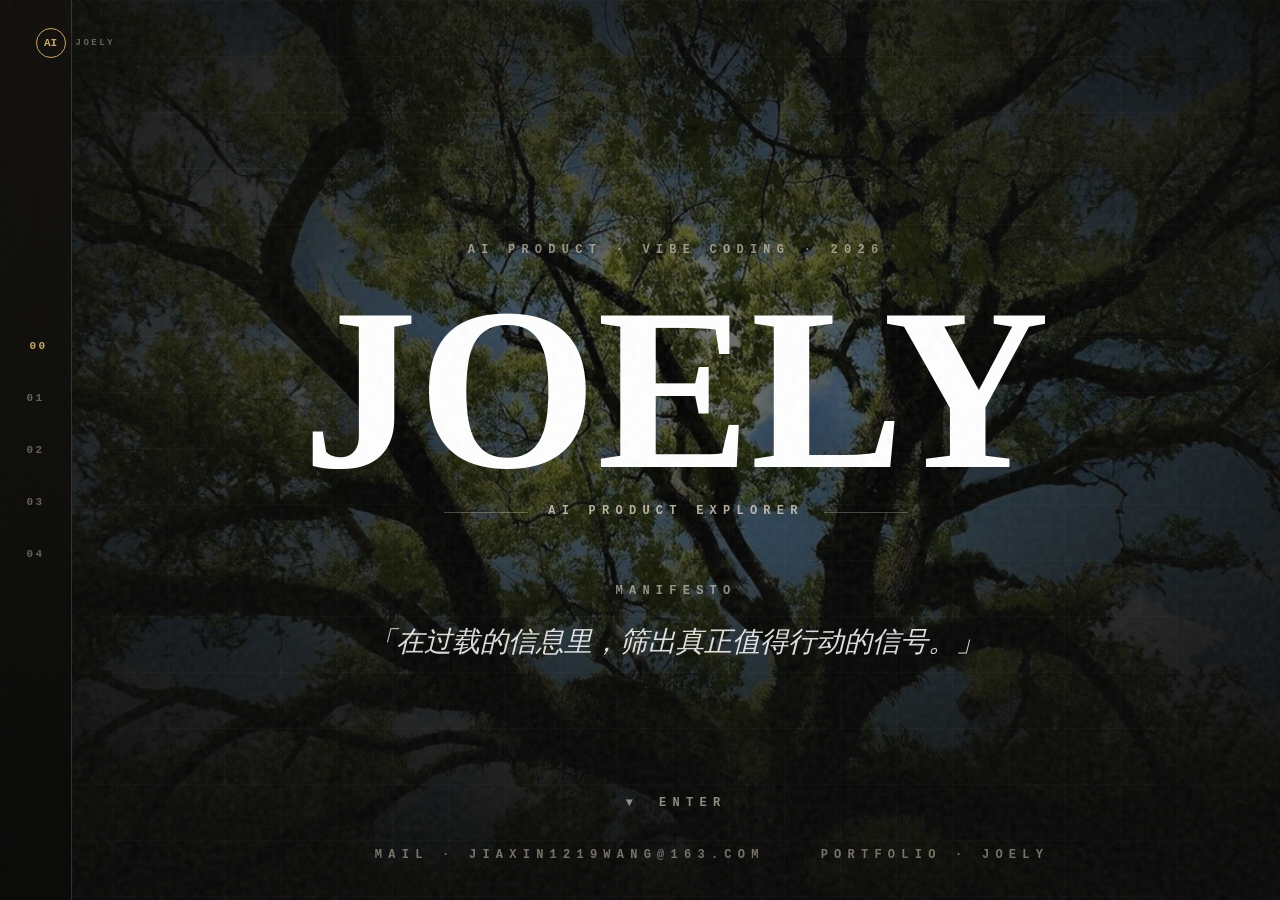
==== commit 2e9ac548: "Add files via upload" ====
--- a/index.html
+++ b/index.html
@@ -3,76 +3,53 @@
 <head>
   <meta charset="UTF-8">
   <meta name="viewport" content="width=device-width, initial-scale=1.0">
-  <title>AI Product Teardown Cards</title>
-  <link rel="stylesheet" href="style.css">
+  <meta name="description" content="Joely 的 AI 产品与 Vibe Coding 个人网站。">
+  <title>Joely | AI Product Portfolio</title>
+  <link rel="stylesheet" href="assets/css/styles.css">
 </head>
-<body>
-  <a class="exit-link" href="../works.html" aria-label="退出到落地作品">ESC X</a>
-  <main class="app">
-    <section class="intro">
-      <p class="eyebrow">AI Product Teardown Cards</p>
-      <h1>AI 产品拆解卡片生成器</h1>
-    </section>
+<body class="home-page">
+  <header class="site-header">
+    <a class="brand" href="index.html" aria-label="回到首页">
+      <span class="brand-mark">AI</span>
+      <span>Joely</span>
+    </a>
+    <button class="nav-toggle" type="button" aria-label="打开导航" aria-expanded="false" aria-controls="site-nav">
+      <span></span>
+      <span></span>
+      <span></span>
+    </button>
+    <nav class="site-nav" id="site-nav">
+      <a class="active" href="index.html"><span>00</span><b>首页</b></a>
+      <a href="about.html"><span>01</span><b>个人信息</b></a>
+      <a href="projects.html"><span>02</span><b>能力作品</b></a>
+      <a href="works.html"><span>03</span><b>落地作品</b></a>
+      <a href="play.html"><span>04</span><b>趣味实验</b></a>
+    </nav>
+  </header>
 
-    <section class="workspace">
-      <aside class="picker">
-        <div class="tool-row">
-          <button class="tool-button primary" id="new-card" type="button">新增产品</button>
+  <main>
+    <section class="cover-hero" aria-label="首页封面">
+      <div class="cover-bg" role="img" aria-label="首页背景图占位"></div>
+      <div class="cover-content">
+        <p class="cover-kicker">AI PRODUCT · VIBE CODING · 2026</p>
+        <h1>JOELY</h1>
+        <p class="cover-role">AI PRODUCT EXPLORER</p>
+        <div class="cover-manifesto">
+          <span>MANIFESTO</span>
+          <strong>「在过载的信息里，筛出真正值得行动的信号。」</strong>
         </div>
-        <div class="product-list" id="product-list" aria-label="产品列表"></div>
-      </aside>
-
-      <section class="editor" aria-label="拆解编辑器">
-        <form class="form" id="teardown-form">
-          <label>
-            产品名
-            <input name="name" autocomplete="off" placeholder="例如 Cursor">
-          </label>
-          <label>
-            类型
-            <input name="category" autocomplete="off" placeholder="例如 AI Coding Tool">
-          </label>
-          <label>
-            一句话定位
-            <textarea name="positioning" rows="3" placeholder="它是什么，帮谁解决什么问题？"></textarea>
-          </label>
-          <label>
-            目标用户
-            <textarea name="users" rows="3" placeholder="谁会高频使用它？"></textarea>
-          </label>
-          <label>
-            核心场景
-            <textarea name="scenario" rows="3" placeholder="用户在什么任务里会打开它？"></textarea>
-          </label>
-          <label>
-            AI 介入方式
-            <textarea name="aiRole" rows="3" placeholder="AI 具体替用户做了哪一步？"></textarea>
-          </label>
-          <label>
-            用户为什么留下
-            <textarea name="retention" rows="3" placeholder="它如何降低成本、提升效率或形成习惯？"></textarea>
-          </label>
-          <label>
-            商业模式
-            <textarea name="business" rows="2" placeholder="订阅、团队版、API、企业采购等。"></textarea>
-          </label>
-          <label>
-            我能学到什么
-            <textarea name="lesson" rows="3" placeholder="对你做 AI 产品有什么启发？"></textarea>
-          </label>
-        </form>
-
-        <div class="actions">
-          <button class="tool-button primary" id="save-card" type="button">保存卡片</button>
-          <button class="tool-button" id="export-card" type="button">导出 Markdown</button>
-          <button class="tool-button danger" id="delete-card" type="button">删除当前</button>
-        </div>
-
-        <article class="card" id="teardown-card" aria-live="polite"></article>
-      </section>
+        <a class="cover-enter" href="about.html" aria-label="进入个人网站">
+          <span>▼</span>
+          <strong>ENTER</strong>
+        </a>
+      </div>
+      <div class="cover-footer">
+        <span>MAIL · <a href="mailto:jiaxin1219wang@163.com">jiaxin1219wang@163.com</a></span>
+        <span>PORTFOLIO · JOELY</span>
+      </div>
     </section>
   </main>
 
-  <script src="script.js"></script>
+  <script src="assets/js/main.js"></script>
 </body>
 </html>
--- a/assets/css/styles.css
+++ b/assets/css/styles.css
@@ -0,0 +1,2076 @@
+:root {
+  --bg: #11100e;
+  --bg-deep: #080807;
+  --surface: rgba(238, 226, 207, 0.065);
+  --surface-strong: rgba(238, 226, 207, 0.105);
+  --ink: #f1e6d4;
+  --muted: rgba(241, 230, 212, 0.62);
+  --faint: rgba(241, 230, 212, 0.38);
+  --line: rgba(241, 230, 212, 0.16);
+  --accent: #c8a66a;
+  --accent-soft: rgba(200, 166, 106, 0.14);
+  --shadow: 0 28px 90px rgba(0, 0, 0, 0.36);
+  --radius: 6px;
+  --rail: 72px;
+  --max: 1120px;
+}
+
+* {
+  box-sizing: border-box;
+}
+
+html {
+  scroll-behavior: smooth;
+}
+
+body {
+  margin: 0;
+  min-height: 100vh;
+  background:
+    radial-gradient(circle at 68% 8%, rgba(200, 166, 106, 0.13), transparent 30rem),
+    linear-gradient(180deg, #17130f 0%, var(--bg) 42%, var(--bg-deep) 100%);
+  color: var(--ink);
+  font-family: Inter, "Noto Sans SC", "Microsoft YaHei", Arial, sans-serif;
+  line-height: 1.65;
+}
+
+.about-page {
+  background: #000;
+}
+
+.projects-page {
+  background: #000;
+}
+
+.works-page {
+  background: #000;
+}
+
+.play-page {
+  background: #000;
+}
+
+body::before {
+  position: fixed;
+  inset: 0;
+  z-index: -1;
+  pointer-events: none;
+  background-image:
+    linear-gradient(rgba(255,255,255,0.025) 1px, transparent 1px),
+    linear-gradient(90deg, rgba(255,255,255,0.018) 1px, transparent 1px);
+  background-size: 56px 56px;
+  mask-image: linear-gradient(90deg, transparent, #000 10%, #000 90%, transparent);
+  content: "";
+}
+
+body::after {
+  position: fixed;
+  inset: 0;
+  z-index: 20;
+  pointer-events: none;
+  opacity: 0.13;
+  background-image: url("data:image/svg+xml,%3Csvg viewBox='0 0 160 160' xmlns='http://www.w3.org/2000/svg'%3E%3Cfilter id='n'%3E%3CfeTurbulence type='fractalNoise' baseFrequency='0.8' numOctaves='3' stitchTiles='stitch'/%3E%3C/filter%3E%3Crect width='100%25' height='100%25' filter='url(%23n)' opacity='0.55'/%3E%3C/svg%3E");
+  content: "";
+}
+
+a {
+  color: inherit;
+  text-decoration: none;
+}
+
+img {
+  display: block;
+  max-width: 100%;
+}
+
+.site-header {
+  position: fixed;
+  inset: 0 auto 0 0;
+  z-index: 30;
+  display: flex;
+  width: var(--rail);
+  flex-direction: column;
+  align-items: center;
+  justify-content: center;
+  gap: 30px;
+  border-right: 1px solid var(--line);
+  background: rgba(8, 8, 7, 0.38);
+  backdrop-filter: blur(18px);
+}
+
+.brand {
+  position: absolute;
+  top: 28px;
+  left: 50%;
+  display: inline-flex;
+  align-items: center;
+  gap: 10px;
+  transform: translateX(-50%) writing-mode(vertical-rl);
+  color: var(--faint);
+  font-family: "Courier New", monospace;
+  font-size: 9px;
+  font-weight: 700;
+  letter-spacing: 0.28em;
+  text-transform: uppercase;
+}
+
+.brand-mark {
+  display: inline-grid;
+  width: 30px;
+  height: 30px;
+  place-items: center;
+  border: 1px solid var(--accent);
+  border-radius: 50%;
+  color: var(--accent);
+  font-size: 11px;
+  letter-spacing: 0;
+}
+
+.site-nav {
+  display: flex;
+  flex-direction: column;
+  align-items: center;
+  gap: 18px;
+}
+
+.site-nav a {
+  position: relative;
+  display: flex;
+  align-items: center;
+  justify-content: center;
+  width: 42px;
+  height: 34px;
+  gap: 0;
+  color: var(--faint);
+  font-family: "Courier New", monospace;
+  font-size: 10px;
+  font-weight: 700;
+  letter-spacing: 0.24em;
+  text-transform: uppercase;
+  transition: color 180ms ease, transform 180ms ease;
+}
+
+.site-nav a span {
+  color: inherit;
+  font-size: 11px;
+}
+
+.site-nav a b {
+  position: absolute;
+  left: calc(100% + 14px);
+  top: 50%;
+  min-width: max-content;
+  border: 1px solid var(--line);
+  border-radius: var(--radius);
+  padding: 7px 10px;
+  background: rgba(8, 8, 7, 0.82);
+  color: var(--ink);
+  font: inherit;
+  letter-spacing: 0.18em;
+  opacity: 0;
+  pointer-events: none;
+  transform: translate(-6px, -50%);
+  transition: opacity 180ms ease, transform 180ms ease;
+}
+
+.site-nav a:hover b,
+.site-nav a:focus-visible b {
+  opacity: 1;
+  transform: translate(0, -50%);
+}
+
+.site-nav a:hover,
+.site-nav a.active {
+  color: var(--accent);
+  transform: translateX(3px);
+}
+
+.nav-toggle {
+  display: none;
+  width: 42px;
+  height: 42px;
+  border: 1px solid var(--line);
+  border-radius: var(--radius);
+  background: rgba(0, 0, 0, 0.2);
+}
+
+.nav-toggle span {
+  display: block;
+  width: 18px;
+  height: 1px;
+  margin: 5px auto;
+  background: var(--ink);
+}
+
+main,
+.site-footer {
+  margin-left: var(--rail);
+}
+
+.home-page main {
+  margin-left: var(--rail);
+}
+
+.section-wrap {
+  width: min(var(--max), calc(100% - 64px));
+  margin: 0 auto;
+}
+
+.section {
+  padding: 96px 0;
+  border-top: 1px solid var(--line);
+}
+
+.cover-hero {
+  position: relative;
+  display: grid;
+  min-height: 100vh;
+  place-items: center;
+  overflow: hidden;
+  padding: 72px 32px;
+}
+
+.cover-bg {
+  position: absolute;
+  inset: 0;
+  z-index: -2;
+  overflow: hidden;
+  background: #080807;
+}
+
+.cover-bg::before {
+  position: absolute;
+  inset: -5%;
+  background:
+    url("../HOME-BG.jpg"),
+    url("../img/home-bg-placeholder.svg");
+  background-position: center;
+  background-size: cover;
+  content: "";
+  filter: saturate(0.92) contrast(1.04);
+  transform: scale(1.04);
+  animation: treeDrift 18s ease-in-out infinite alternate;
+}
+
+.cover-bg::after {
+  position: absolute;
+  inset: 0;
+  background:
+    radial-gradient(circle at 50% 44%, rgba(8, 8, 7, 0.16), rgba(8, 8, 7, 0.7) 58%, rgba(8, 8, 7, 0.94) 100%),
+    linear-gradient(180deg, rgba(8, 8, 7, 0.62) 0%, rgba(8, 8, 7, 0.32) 44%, rgba(8, 8, 7, 0.92) 100%);
+  content: "";
+}
+
+@keyframes treeDrift {
+  0% {
+    transform: scale(1.04) translate3d(-1.5%, -1%, 0);
+  }
+
+  50% {
+    transform: scale(1.08) translate3d(1%, 0.8%, 0);
+  }
+
+  100% {
+    transform: scale(1.06) translate3d(-0.4%, 1.4%, 0);
+  }
+}
+
+.cover-content {
+  width: min(1180px, 100%);
+  text-align: center;
+}
+
+.cover-content h1 {
+  max-width: none;
+  margin: 46px 0 22px;
+  color: #fff;
+  font-family: Georgia, "Times New Roman", "Noto Serif SC", serif;
+  font-size: clamp(86px, 18vw, 258px);
+  line-height: 0.72;
+  text-shadow: 0 22px 80px rgba(0, 0, 0, 0.72);
+}
+
+.cover-kicker,
+.cover-role,
+.cover-enter,
+.cover-footer,
+.cover-manifesto span {
+  color: rgba(241, 230, 212, 0.58);
+  font-family: "Courier New", monospace;
+  font-size: 12px;
+  font-weight: 700;
+  letter-spacing: 0.52em;
+  text-transform: uppercase;
+}
+
+.cover-kicker {
+  margin: 0;
+}
+
+.cover-role {
+  display: inline-flex;
+  align-items: center;
+  gap: 20px;
+  margin: 0;
+  color: rgba(241, 230, 212, 0.72);
+}
+
+.cover-role::before,
+.cover-role::after {
+  display: block;
+  width: 84px;
+  height: 1px;
+  background: rgba(241, 230, 212, 0.28);
+  content: "";
+}
+
+.cover-manifesto {
+  display: grid;
+  gap: 22px;
+  margin: 60px auto 0;
+  max-width: min(1040px, calc(100vw - var(--rail) - 96px));
+}
+
+.cover-manifesto strong {
+  color: rgba(255, 255, 255, 0.86);
+  font-family: Georgia, "Noto Serif SC", serif;
+  font-size: clamp(22px, 2.2vw, 34px);
+  font-style: italic;
+  font-weight: 500;
+  line-height: 1.25;
+  white-space: nowrap;
+}
+
+.cover-enter {
+  position: absolute;
+  left: 50%;
+  bottom: 86px;
+  display: inline-flex;
+  align-items: center;
+  gap: 20px;
+  transform: translateX(-50%);
+  transition: color 180ms ease, transform 180ms ease;
+}
+
+.cover-enter:hover {
+  color: var(--accent);
+  transform: translateX(-50%) translateY(-2px);
+}
+
+.cover-enter strong {
+  font: inherit;
+}
+
+.cover-footer {
+  position: absolute;
+  right: 40px;
+  bottom: 34px;
+  left: calc(var(--rail) + 40px);
+  display: flex;
+  justify-content: center;
+  gap: 56px;
+  color: rgba(241, 230, 212, 0.46);
+}
+
+.cover-footer a {
+  color: inherit;
+}
+
+.hero {
+  display: grid;
+  grid-template-columns: minmax(0, 1fr) 340px;
+  gap: 56px;
+  align-items: center;
+  min-height: 100vh;
+  padding: 76px 0;
+}
+
+.page-hero {
+  padding: 132px 0 86px;
+}
+
+.capability-hero {
+  position: relative;
+  min-height: 100vh;
+  overflow: hidden;
+  padding: 72px 0 92px var(--rail);
+}
+
+.capability-hero::before {
+  position: absolute;
+  inset: 0;
+  z-index: -1;
+  background:
+    radial-gradient(circle at 50% 40%, rgba(200, 166, 106, 0.12), transparent 28rem),
+    linear-gradient(180deg, rgba(8, 8, 7, 0.2), rgba(8, 8, 7, 0.86));
+  content: "";
+}
+
+.capability-hero::after {
+  position: absolute;
+  inset: 0;
+  z-index: -1;
+  opacity: 0.18;
+  background:
+    linear-gradient(105deg, transparent 0 34%, rgba(200, 166, 106, 0.16) 34.2%, transparent 34.6% 100%),
+    linear-gradient(78deg, transparent 0 62%, rgba(200, 166, 106, 0.12) 62.2%, transparent 62.7% 100%);
+  content: "";
+}
+
+.capability-heading {
+  width: min(980px, calc(100% - 48px));
+  margin: 0 auto;
+  text-align: center;
+}
+
+.capability-heading h1 {
+  margin: 0;
+  color: #fff;
+  font-family: Inter, "Noto Sans SC", Arial, sans-serif;
+  font-size: clamp(72px, 13vw, 184px);
+  font-weight: 900;
+  line-height: 0.9;
+  text-transform: uppercase;
+}
+
+.capability-heading p:last-child {
+  max-width: 760px;
+  margin: 28px auto 0;
+  color: rgba(241, 230, 212, 0.66);
+  font-size: 18px;
+}
+
+.capability-stage {
+  position: relative;
+  width: min(1180px, calc(100% - 48px));
+  height: 520px;
+  margin: 72px auto 0;
+  perspective: 1400px;
+}
+
+.capability-deck {
+  position: relative;
+  height: 100%;
+  transform-style: preserve-3d;
+}
+
+.capability-card {
+  position: absolute;
+  top: 50%;
+  left: 50%;
+  display: flex;
+  width: min(520px, 68vw);
+  height: 420px;
+  flex-direction: column;
+  justify-content: space-between;
+  border: 1px solid rgba(241, 230, 212, 0.16);
+  border-radius: 28px;
+  padding: 42px;
+  background:
+    radial-gradient(circle at 62% 38%, rgba(200, 166, 106, 0.18), transparent 18rem),
+    rgba(241, 230, 212, 0.055);
+  box-shadow: 0 34px 100px rgba(0, 0, 0, 0.46);
+  cursor: pointer;
+  opacity: 0;
+  transform: translate(-50%, -50%) translateX(0) translateZ(-360px) rotateY(0) scale(0.72);
+  transform-style: preserve-3d;
+  transition: transform 520ms cubic-bezier(.2,.8,.2,1), opacity 520ms ease, filter 520ms ease;
+}
+
+.capability-card span {
+  color: rgba(241, 230, 212, 0.48);
+  font-family: "Courier New", monospace;
+  font-size: 18px;
+  font-weight: 700;
+  letter-spacing: 0.18em;
+}
+
+.capability-card h2 {
+  margin: 0;
+  color: #fff;
+  font-family: Inter, "Noto Sans SC", Arial, sans-serif;
+  font-size: clamp(34px, 4vw, 52px);
+  line-height: 1.05;
+}
+
+.capability-card p {
+  max-width: 420px;
+  color: rgba(241, 230, 212, 0.68);
+  font-size: 18px;
+}
+
+.capability-card div {
+  display: flex;
+  flex-wrap: wrap;
+  gap: 12px;
+}
+
+.capability-card b {
+  border: 1px solid rgba(241, 230, 212, 0.14);
+  border-radius: 999px;
+  padding: 8px 16px;
+  color: rgba(241, 230, 212, 0.66);
+  font-family: "Courier New", monospace;
+  font-size: 13px;
+  letter-spacing: 0.12em;
+}
+
+.capability-card.is-active {
+  z-index: 5;
+  opacity: 1;
+  filter: blur(0);
+  transform: translate(-50%, -50%) translateX(0) translateZ(80px) rotateY(0deg) scale(1);
+}
+
+.capability-card.is-prev {
+  z-index: 3;
+  opacity: 0.44;
+  filter: blur(1px);
+  transform: translate(-50%, -50%) translateX(-420px) translateZ(-180px) rotateY(42deg) scale(0.78);
+}
+
+.capability-card.is-next {
+  z-index: 3;
+  opacity: 0.44;
+  filter: blur(1px);
+  transform: translate(-50%, -50%) translateX(420px) translateZ(-180px) rotateY(-42deg) scale(0.78);
+}
+
+.capability-card.is-far-prev {
+  z-index: 1;
+  opacity: 0.16;
+  filter: blur(2px);
+  transform: translate(-50%, -50%) translateX(-650px) translateZ(-360px) rotateY(54deg) scale(0.62);
+}
+
+.capability-card.is-far-next {
+  z-index: 1;
+  opacity: 0.16;
+  filter: blur(2px);
+  transform: translate(-50%, -50%) translateX(650px) translateZ(-360px) rotateY(-54deg) scale(0.62);
+}
+
+.capability-arrow {
+  position: absolute;
+  top: 50%;
+  z-index: 8;
+  display: grid;
+  width: 58px;
+  height: 58px;
+  place-items: center;
+  border: 1px solid rgba(241, 230, 212, 0.18);
+  border-radius: 50%;
+  background: rgba(241, 230, 212, 0.06);
+  color: var(--accent);
+  cursor: pointer;
+  font-size: 44px;
+  line-height: 1;
+  transform: translateY(-50%);
+  transition: border-color 180ms ease, background 180ms ease, transform 180ms ease;
+}
+
+.capability-arrow:hover {
+  border-color: var(--accent);
+  background: rgba(200, 166, 106, 0.1);
+  transform: translateY(-50%) scale(1.04);
+}
+
+.capability-arrow.prev {
+  left: 0;
+}
+
+.capability-arrow.next {
+  right: 0;
+}
+
+.profile-hero {
+  display: grid;
+  grid-template-columns: minmax(0, 1fr) minmax(300px, 420px);
+  gap: 72px;
+  align-items: center;
+  min-height: 100vh;
+  padding: 76px 0 60px;
+}
+
+.profile-copy {
+  border-top: 1px solid var(--line);
+  padding-top: 38px;
+}
+
+.profile-index {
+  margin-bottom: 44px;
+  color: rgba(241, 230, 212, 0.48);
+  font-family: "Courier New", monospace;
+  font-size: 13px;
+  font-weight: 700;
+  letter-spacing: 0.42em;
+}
+
+.profile-copy h1 {
+  margin-bottom: 18px;
+  color: #fff;
+  font-size: clamp(72px, 10vw, 140px);
+  line-height: 0.78;
+}
+
+.profile-name-line {
+  display: flex;
+  flex-wrap: wrap;
+  align-items: baseline;
+  gap: 24px;
+  margin-bottom: 14px;
+}
+
+.profile-name-line strong {
+  color: #fff;
+  font-family: Georgia, "Noto Serif SC", serif;
+  font-size: clamp(30px, 3.2vw, 46px);
+  font-weight: 600;
+}
+
+.profile-name-line span {
+  color: rgba(241, 230, 212, 0.56);
+  font-family: "Courier New", monospace;
+  font-size: 12px;
+  font-weight: 700;
+  letter-spacing: 0.32em;
+}
+
+.profile-quote {
+  margin: 42px 0 28px;
+  border-left: 3px solid var(--ink);
+  padding-left: 28px;
+  color: #fff;
+  font-family: Georgia, "Noto Serif SC", serif;
+  font-size: clamp(20px, 1.8vw, 28px);
+  font-style: italic;
+  line-height: 1.25;
+  white-space: nowrap;
+}
+
+.profile-intro {
+  max-width: 740px;
+  margin-bottom: 30px;
+  font-size: 15px;
+}
+
+.about-matrix {
+  display: grid;
+  grid-template-columns: repeat(2, minmax(0, 1fr));
+  gap: 0;
+  margin: 32px 0 0;
+  padding: 0;
+  border-top: 1px solid var(--line);
+  border-left: 1px solid rgba(241, 230, 212, 0.08);
+}
+
+.about-matrix div {
+  min-width: 0;
+  border-right: 1px solid rgba(241, 230, 212, 0.08);
+  border-bottom: 1px solid rgba(241, 230, 212, 0.08);
+  padding: 18px 20px;
+}
+
+.about-matrix dt {
+  margin-bottom: 10px;
+  color: rgba(241, 230, 212, 0.38);
+  font-family: "Courier New", monospace;
+  font-size: 10px;
+  font-weight: 700;
+  letter-spacing: 0.28em;
+}
+
+.about-matrix dd {
+  margin: 0;
+  color: var(--ink);
+  font-family: Inter, "Noto Sans SC", "Microsoft YaHei", Arial, sans-serif;
+  font-size: 15px;
+  font-weight: 650;
+  line-height: 1.55;
+  overflow-wrap: anywhere;
+}
+
+.profile-links {
+  display: flex;
+  flex-wrap: wrap;
+  gap: 28px;
+  align-items: center;
+  margin-top: 34px;
+}
+
+.profile-links a,
+.location-chip {
+  position: relative;
+  display: inline-flex;
+  align-items: center;
+  justify-content: center;
+  min-width: 48px;
+  min-height: 48px;
+  color: rgba(241, 230, 212, 0.62);
+  transition: color 180ms ease, transform 180ms ease;
+}
+
+.profile-links a:hover {
+  color: var(--accent);
+  transform: translateY(-2px);
+}
+
+.profile-links svg {
+  width: 34px;
+  height: 34px;
+  fill: none;
+  stroke: currentColor;
+  stroke-linecap: round;
+  stroke-linejoin: round;
+  stroke-width: 1.8;
+}
+
+.profile-links a:nth-child(2) svg {
+  fill: currentColor;
+  stroke: none;
+}
+
+.labeled-icon span {
+  position: absolute;
+  top: calc(100% + 8px);
+  left: 50%;
+  min-width: max-content;
+  border: 1px solid var(--line);
+  border-radius: var(--radius);
+  padding: 5px 8px;
+  background: rgba(0, 0, 0, 0.82);
+  color: var(--ink);
+  font-family: "Courier New", monospace;
+  font-size: 10px;
+  font-weight: 700;
+  letter-spacing: 0.12em;
+  opacity: 0;
+  pointer-events: none;
+  transform: translate(-50%, -4px);
+  transition: opacity 180ms ease, transform 180ms ease;
+}
+
+.labeled-icon:hover span,
+.labeled-icon:focus-visible span {
+  opacity: 1;
+  transform: translate(-50%, 0);
+}
+
+.location-chip {
+  gap: 8px;
+  border: 1px solid var(--line);
+  border-radius: 999px;
+  padding: 0 14px;
+  font-family: "Courier New", monospace;
+  font-size: 12px;
+  font-weight: 700;
+  letter-spacing: 0.18em;
+}
+
+.location-chip svg {
+  width: 22px;
+  height: 22px;
+}
+
+.profile-photo {
+  position: relative;
+  margin: 0;
+}
+
+.profile-photo img {
+  width: 100%;
+  aspect-ratio: 3 / 4.15;
+  border: 1px solid rgba(241, 230, 212, 0.18);
+  border-radius: var(--radius);
+  background: var(--surface);
+  box-shadow: var(--shadow);
+  object-fit: cover;
+}
+
+.profile-photo figcaption {
+  position: absolute;
+  inset: auto 18px 16px;
+  display: flex;
+  justify-content: space-between;
+  gap: 16px;
+  color: rgba(255, 255, 255, 0.76);
+  font-family: "Courier New", monospace;
+  font-size: 10px;
+  font-weight: 700;
+  letter-spacing: 0.28em;
+  text-transform: uppercase;
+}
+
+.about-tag-marquee {
+  width: 100%;
+  margin: -28px 0 54px var(--rail);
+  overflow: hidden;
+  border-top: 1px solid var(--line);
+  border-bottom: 1px solid var(--line);
+  background: rgba(0, 0, 0, 0.18);
+}
+
+.about-tag-track {
+  display: flex;
+  width: max-content;
+  gap: 18px;
+  align-items: center;
+  padding: 18px 0;
+  animation: tagsMarquee 28s linear infinite;
+}
+
+.about-tag-track span {
+  color: rgba(241, 230, 212, 0.42);
+  font-family: "Courier New", monospace;
+  font-size: 11px;
+  font-weight: 700;
+  letter-spacing: 0.28em;
+}
+
+.about-tag-track b {
+  border: 1px solid var(--line);
+  border-radius: 999px;
+  padding: 8px 16px;
+  color: rgba(241, 230, 212, 0.68);
+  font-family: "Courier New", monospace;
+  font-size: 12px;
+  letter-spacing: 0.12em;
+  white-space: nowrap;
+}
+
+@keyframes tagsMarquee {
+  from {
+    transform: translateX(0);
+  }
+
+  to {
+    transform: translateX(-50%);
+  }
+}
+
+.about-hero {
+  display: grid;
+  grid-template-columns: 320px minmax(0, 1fr);
+  gap: 44px;
+  align-items: center;
+}
+
+.portrait {
+  width: 100%;
+  aspect-ratio: 3 / 4;
+  border: 1px solid rgba(200, 166, 106, 0.38);
+  border-radius: var(--radius);
+  background: var(--surface);
+  box-shadow: var(--shadow);
+  object-fit: cover;
+}
+
+.eyebrow {
+  margin: 0 0 16px;
+  color: var(--accent);
+  font-family: "Courier New", monospace;
+  font-size: 10px;
+  font-weight: 700;
+  letter-spacing: 0.42em;
+  text-transform: uppercase;
+}
+
+h1,
+h2,
+h3,
+p {
+  margin-top: 0;
+}
+
+h1,
+h2 {
+  font-family: Georgia, "Noto Serif SC", "Songti SC", serif;
+  font-weight: 900;
+}
+
+h1 {
+  margin-bottom: 22px;
+  color: var(--ink);
+  font-size: clamp(48px, 8vw, 104px);
+  line-height: 0.92;
+  letter-spacing: 0;
+}
+
+h2 {
+  margin-bottom: 16px;
+  font-size: clamp(28px, 4vw, 52px);
+  line-height: 1.05;
+  letter-spacing: 0;
+}
+
+h3 {
+  margin-bottom: 8px;
+  color: var(--ink);
+  font-size: 17px;
+  line-height: 1.35;
+}
+
+p {
+  color: var(--muted);
+}
+
+.bilingual {
+  display: grid;
+  grid-template-columns: minmax(0, 1fr) minmax(0, 1fr);
+  gap: 34px;
+}
+
+.bilingual > div {
+  min-width: 0;
+}
+
+.hero-title {
+  gap: 42px;
+}
+
+.hero-title p,
+.page-hero p {
+  font-size: 18px;
+}
+
+.compact {
+  gap: 22px;
+}
+
+.compact p {
+  font-size: 15px;
+}
+
+.hero-actions,
+.contact-links {
+  display: flex;
+  flex-wrap: wrap;
+  gap: 12px;
+  margin-top: 32px;
+}
+
+.button {
+  display: inline-flex;
+  align-items: center;
+  justify-content: center;
+  min-height: 46px;
+  border-radius: var(--radius);
+  padding: 0 18px;
+  font-family: "Courier New", monospace;
+  font-size: 11px;
+  font-weight: 700;
+  letter-spacing: 0.18em;
+  text-transform: uppercase;
+  transition: transform 180ms ease, border-color 180ms ease, background 180ms ease;
+}
+
+.button:hover {
+  transform: translateY(-2px);
+}
+
+.button.primary {
+  border: 1px solid var(--accent);
+  background: var(--accent);
+  color: #11100e;
+}
+
+.button.secondary {
+  border: 1px solid var(--line);
+  background: transparent;
+  color: var(--ink);
+}
+
+.button.secondary:hover {
+  border-color: var(--accent);
+}
+
+.profile-panel {
+  display: grid;
+  gap: 22px;
+  align-content: start;
+  border: 1px solid var(--line);
+  border-radius: var(--radius);
+  padding: 24px;
+  background: var(--surface);
+  box-shadow: var(--shadow);
+}
+
+.avatar {
+  width: 132px;
+  height: 132px;
+  border-radius: 50%;
+  border: 1px solid rgba(200, 166, 106, 0.45);
+  object-fit: cover;
+  background: #2b231b;
+  filter: sepia(0.18) contrast(0.95);
+}
+
+.avatar.large {
+  width: 180px;
+  height: 180px;
+}
+
+.profile-panel h2 {
+  margin-bottom: 2px;
+  font-size: 30px;
+}
+
+.profile-panel p {
+  margin-bottom: 0;
+}
+
+.profile-facts {
+  display: grid;
+  gap: 14px;
+  margin: 0;
+}
+
+.profile-facts.wide {
+  gap: 0;
+}
+
+.profile-facts div {
+  padding-top: 14px;
+  border-top: 1px solid var(--line);
+}
+
+.profile-facts.wide div {
+  display: grid;
+  grid-template-columns: 140px minmax(0, 1fr);
+  gap: 18px;
+  padding: 18px 0;
+}
+
+.profile-facts dt {
+  color: var(--faint);
+  font-family: "Courier New", monospace;
+  font-size: 10px;
+  letter-spacing: 0.2em;
+  text-transform: uppercase;
+}
+
+.profile-facts dd {
+  margin: 2px 0 0;
+  color: var(--ink);
+  font-weight: 700;
+}
+
+.section-heading {
+  max-width: 720px;
+  margin-bottom: 32px;
+  text-align: center;
+}
+
+.signal-grid {
+  display: grid;
+  grid-template-columns: repeat(3, minmax(0, 1fr));
+  gap: 18px;
+}
+
+.signal-card,
+.project-case,
+.skill-grid article,
+.timeline-content,
+.signal-panel {
+  border: 1px solid var(--line);
+  border-radius: var(--radius);
+  background: var(--surface);
+  box-shadow: var(--shadow);
+}
+
+.signal-card {
+  padding: 24px;
+  transition: border-color 180ms ease, transform 180ms ease, background 180ms ease;
+}
+
+.signal-card:hover,
+.project-case:hover,
+.skill-grid article:hover {
+  border-color: rgba(200, 166, 106, 0.46);
+  background: var(--surface-strong);
+}
+
+.card-index {
+  display: block;
+  margin-bottom: 30px;
+  color: var(--accent);
+  font-family: "Courier New", monospace;
+  font-size: 11px;
+  font-weight: 800;
+  letter-spacing: 0.28em;
+}
+
+.split-section {
+  display: grid;
+  grid-template-columns: 280px minmax(0, 1fr);
+  gap: 64px;
+}
+
+.project-overview {
+  display: grid;
+  grid-template-columns: minmax(0, 1fr) minmax(0, 1fr);
+  gap: 18px;
+}
+
+.signal-panel {
+  padding: 28px;
+}
+
+.profile-layout {
+  display: grid;
+  grid-template-columns: minmax(0, 0.9fr) minmax(0, 1.1fr);
+  gap: 36px;
+  align-items: start;
+}
+
+.info-block {
+  border: 1px solid var(--line);
+  border-radius: var(--radius);
+  padding: 28px;
+  background: var(--surface);
+  box-shadow: var(--shadow);
+}
+
+.feature-list,
+.project-stack {
+  display: grid;
+  gap: 20px;
+}
+
+.works-hero {
+  min-height: 100vh;
+  padding: 112px 0 86px;
+}
+
+.works-heading {
+  display: grid;
+  max-width: 760px;
+  gap: 16px;
+  margin-bottom: 56px;
+}
+
+.works-heading h1 {
+  margin: 0;
+  color: #fff;
+  font-family: Georgia, "Times New Roman", "Noto Serif SC", serif;
+  font-size: clamp(64px, 9vw, 132px);
+  line-height: 0.9;
+  letter-spacing: 0;
+}
+
+.works-heading p:last-child {
+  max-width: 680px;
+  margin: 0;
+  color: var(--muted);
+  font-size: 16px;
+  line-height: 1.9;
+}
+
+.works-grid {
+  display: grid;
+  grid-template-columns: repeat(3, minmax(0, 1fr));
+  gap: 18px;
+}
+
+.built-card {
+  position: relative;
+  display: grid;
+  min-height: 560px;
+  align-content: space-between;
+  gap: 34px;
+  overflow: hidden;
+  border: 1px solid rgba(241, 230, 212, 0.18);
+  border-radius: var(--radius);
+  padding: 28px;
+  background:
+    linear-gradient(160deg, rgba(255, 255, 255, 0.08), rgba(255, 255, 255, 0.018)),
+    rgba(255, 255, 255, 0.03);
+  box-shadow: 0 28px 90px rgba(0, 0, 0, 0.38);
+  transition: border-color 180ms ease, transform 180ms ease, background 180ms ease;
+}
+
+.built-card::before {
+  position: absolute;
+  inset: -1px;
+  z-index: -1;
+  opacity: 0.64;
+  background:
+    radial-gradient(circle at 24% 16%, rgba(200, 166, 106, 0.18), transparent 18rem),
+    linear-gradient(90deg, rgba(200, 166, 106, 0.18), transparent 44%);
+  content: "";
+}
+
+.built-card:hover {
+  border-color: rgba(200, 166, 106, 0.58);
+  background:
+    linear-gradient(160deg, rgba(255, 255, 255, 0.105), rgba(255, 255, 255, 0.026)),
+    rgba(255, 255, 255, 0.04);
+  transform: translateY(-8px);
+}
+
+.built-index,
+.built-label,
+.built-card dt,
+.built-link {
+  font-family: "Courier New", monospace;
+  font-weight: 800;
+  letter-spacing: 0.2em;
+  text-transform: uppercase;
+}
+
+.built-index {
+  color: var(--accent);
+  font-size: 13px;
+}
+
+.built-label {
+  margin: 0 0 18px;
+  color: var(--faint);
+  font-size: 10px;
+}
+
+.built-card h2 {
+  margin: 0 0 18px;
+  color: #fff;
+  font-size: clamp(25px, 1.85vw, 32px);
+  line-height: 1.18;
+  white-space: nowrap;
+}
+
+.built-card p {
+  margin: 0;
+  color: var(--muted);
+}
+
+.built-card dl {
+  display: grid;
+  gap: 0;
+  margin: 0;
+}
+
+.built-card dl div {
+  display: grid;
+  grid-template-columns: 58px minmax(0, 1fr);
+  gap: 14px;
+  border-top: 1px solid rgba(241, 230, 212, 0.14);
+  padding: 14px 0;
+}
+
+.built-card dt {
+  color: var(--accent);
+  font-size: 10px;
+}
+
+.built-card dd {
+  margin: 0;
+  color: var(--muted);
+  font-size: 14px;
+}
+
+.built-link {
+  display: inline-flex;
+  width: fit-content;
+  align-items: center;
+  justify-content: center;
+  border-bottom: 1px solid var(--accent);
+  padding-bottom: 6px;
+  color: var(--accent);
+  font-size: 11px;
+}
+
+.signal-preview {
+  padding: 0 0 96px;
+}
+
+.signal-prototype {
+  min-height: 100vh;
+  padding: 110px 0 86px;
+}
+
+.signal-document {
+  display: grid;
+  gap: 28px;
+  max-width: 880px;
+  margin: 0 auto;
+}
+
+.signal-document header {
+  border-bottom: 1px solid var(--line);
+  padding-bottom: 28px;
+}
+
+.signal-document h1 {
+  margin: 12px 0 18px;
+  color: #fff;
+  font-size: clamp(42px, 6vw, 76px);
+}
+
+.signal-document header p {
+  max-width: 720px;
+  margin: 0;
+  color: var(--muted);
+}
+
+.exit-link {
+  position: fixed;
+  top: 28px;
+  right: 32px;
+  z-index: 35;
+  display: inline-flex;
+  width: fit-content;
+  align-items: center;
+  justify-content: center;
+  border: 1px solid var(--line);
+  border-radius: 999px;
+  padding: 10px 14px;
+  background: rgba(0, 0, 0, 0.42);
+  color: var(--accent);
+  backdrop-filter: blur(16px);
+  font-family: "Courier New", monospace;
+  font-size: 11px;
+  font-weight: 800;
+  letter-spacing: 0.16em;
+  text-transform: uppercase;
+  transition: border-color 180ms ease, color 180ms ease, transform 180ms ease;
+}
+
+.exit-link:hover {
+  border-color: var(--accent);
+  color: #fff;
+  transform: translateY(-2px);
+}
+
+.signal-section {
+  border: 1px solid var(--line);
+  border-radius: var(--radius);
+  padding: 28px;
+  background: rgba(255, 255, 255, 0.035);
+}
+
+.signal-section h2 {
+  margin-bottom: 18px;
+  color: #fff;
+  font-size: 28px;
+}
+
+.signal-section ol,
+.signal-section ul {
+  display: grid;
+  gap: 18px;
+  margin: 0;
+  padding-left: 22px;
+}
+
+.signal-section li::marker {
+  color: var(--accent);
+}
+
+.signal-section strong {
+  color: var(--ink);
+}
+
+.signal-section span,
+.signal-section p {
+  display: block;
+  margin-top: 6px;
+  color: var(--muted);
+}
+
+.play-hero {
+  min-height: 100vh;
+  padding: 112px 0 86px;
+}
+
+.play-heading {
+  display: grid;
+  max-width: 760px;
+  gap: 16px;
+  margin-bottom: 50px;
+}
+
+.play-heading h1 {
+  margin: 0;
+  color: #fff;
+  font-family: Georgia, "Times New Roman", "Noto Serif SC", serif;
+  font-size: clamp(64px, 9vw, 126px);
+  line-height: 0.9;
+}
+
+.play-heading p:last-child {
+  max-width: 680px;
+  margin: 0;
+  color: var(--muted);
+  font-size: 16px;
+  line-height: 1.9;
+}
+
+.play-grid {
+  display: grid;
+  grid-template-columns: repeat(2, minmax(0, 1fr));
+  gap: 22px;
+}
+
+.play-card {
+  display: grid;
+  gap: 24px;
+  border: 1px solid rgba(241, 230, 212, 0.18);
+  border-radius: var(--radius);
+  padding: 24px;
+  background:
+    radial-gradient(circle at 20% 0%, rgba(200, 166, 106, 0.14), transparent 24rem),
+    rgba(255, 255, 255, 0.035);
+  box-shadow: 0 28px 90px rgba(0, 0, 0, 0.38);
+  transition: border-color 180ms ease, transform 180ms ease;
+}
+
+.play-card:hover {
+  border-color: rgba(200, 166, 106, 0.58);
+  transform: translateY(-6px);
+}
+
+.play-copy span {
+  color: var(--accent);
+  font-family: "Courier New", monospace;
+  font-size: 10px;
+  font-weight: 800;
+  letter-spacing: 0.22em;
+  text-transform: uppercase;
+}
+
+.play-copy h2 {
+  margin: 12px 0 10px;
+  color: #fff;
+  font-size: clamp(30px, 3vw, 44px);
+  line-height: 1.16;
+}
+
+.play-copy p {
+  max-width: 560px;
+  margin: 0;
+  color: var(--muted);
+}
+
+.play-media {
+  display: grid;
+  min-height: 420px;
+  place-items: center;
+  overflow: hidden;
+  border: 1px solid rgba(241, 230, 212, 0.14);
+  border-radius: var(--radius);
+  margin: 0;
+  background: rgba(255, 255, 255, 0.04);
+}
+
+.play-media img {
+  width: 100%;
+  height: 100%;
+  max-height: 520px;
+  object-fit: contain;
+}
+
+.work-list {
+  display: grid;
+  gap: 22px;
+  padding-bottom: 96px;
+}
+
+.work-card {
+  border: 1px solid var(--line);
+  border-radius: var(--radius);
+  padding: 30px;
+  background: var(--surface);
+  box-shadow: var(--shadow);
+  transition: border-color 180ms ease, background 180ms ease;
+}
+
+.work-card:hover {
+  border-color: rgba(200, 166, 106, 0.46);
+  background: var(--surface-strong);
+}
+
+.work-body {
+  display: grid;
+  grid-template-columns: minmax(0, 0.86fr) minmax(320px, 1.14fr);
+  gap: 36px;
+  align-items: start;
+}
+
+.work-body h2 {
+  margin-bottom: 14px;
+}
+
+.mini-spec {
+  display: grid;
+  gap: 0;
+  margin: 0;
+}
+
+.mini-spec div {
+  display: grid;
+  grid-template-columns: 92px minmax(0, 1fr);
+  gap: 18px;
+  border-top: 1px solid var(--line);
+  padding: 14px 0;
+}
+
+.mini-spec dt {
+  color: var(--accent);
+  font-family: "Courier New", monospace;
+  font-size: 10px;
+  font-weight: 700;
+  letter-spacing: 0.2em;
+  text-transform: uppercase;
+}
+
+.mini-spec dd {
+  margin: 0;
+  color: var(--muted);
+}
+
+.work-actions {
+  display: flex;
+  flex-wrap: wrap;
+  gap: 12px;
+  margin-top: 28px;
+}
+
+.feature-row {
+  display: grid;
+  gap: 8px;
+  padding: 26px 0;
+  border-bottom: 1px solid var(--line);
+  transition: border-color 180ms ease, transform 180ms ease;
+}
+
+.feature-row:hover {
+  border-color: var(--accent);
+  transform: translateX(6px);
+}
+
+.feature-row span {
+  color: var(--accent);
+  font-family: "Courier New", monospace;
+  font-size: 10px;
+  font-weight: 800;
+  letter-spacing: 0.28em;
+  text-transform: uppercase;
+}
+
+.feature-row strong {
+  color: var(--ink);
+  font-family: Georgia, "Noto Serif SC", "Songti SC", serif;
+  font-size: 26px;
+  line-height: 1.18;
+}
+
+div.feature-row {
+  color: inherit;
+}
+
+.timeline {
+  position: relative;
+  display: grid;
+  gap: 32px;
+}
+
+.timeline::before {
+  position: absolute;
+  top: 0;
+  bottom: 0;
+  left: 156px;
+  width: 1px;
+  background: var(--line);
+  content: "";
+}
+
+.timeline-item {
+  display: grid;
+  grid-template-columns: 132px minmax(0, 1fr);
+  gap: 48px;
+}
+
+.timeline-date {
+  color: var(--accent);
+  font-family: "Courier New", monospace;
+  font-size: 11px;
+  font-weight: 800;
+  letter-spacing: 0.2em;
+}
+
+.timeline-content {
+  padding: 28px;
+}
+
+.impact-list {
+  display: grid;
+  gap: 8px;
+  margin: 20px 0 0;
+  padding-left: 20px;
+  color: var(--muted);
+}
+
+.project-stack {
+  padding-bottom: 96px;
+}
+
+.project-case {
+  scroll-margin-top: 96px;
+  padding: 32px;
+  transition: border-color 180ms ease, background 180ms ease;
+}
+
+.digest-preview {
+  max-width: 880px;
+}
+
+.digest-preview ol {
+  display: grid;
+  gap: 16px;
+  margin: 28px 0;
+  padding-left: 22px;
+}
+
+.digest-preview li::marker {
+  color: var(--accent);
+  font-family: "Courier New", monospace;
+  font-weight: 700;
+}
+
+.digest-preview li {
+  color: var(--muted);
+}
+
+.digest-preview li strong {
+  display: block;
+  color: var(--ink);
+  font-family: Georgia, "Noto Serif SC", "Songti SC", serif;
+  font-size: 22px;
+  line-height: 1.25;
+}
+
+.digest-preview li span {
+  display: block;
+  margin-top: 4px;
+}
+
+.project-meta {
+  display: flex;
+  align-items: center;
+  justify-content: space-between;
+  gap: 18px;
+  margin-bottom: 26px;
+  color: var(--accent);
+  font-family: "Courier New", monospace;
+  font-size: 10px;
+  font-weight: 800;
+  letter-spacing: 0.24em;
+  text-transform: uppercase;
+}
+
+.case-grid,
+.skill-grid {
+  display: grid;
+  grid-template-columns: repeat(4, minmax(0, 1fr));
+  gap: 14px;
+  margin-top: 24px;
+}
+
+.skill-grid.two {
+  grid-template-columns: repeat(2, minmax(0, 1fr));
+  margin-top: 0;
+}
+
+.case-grid section {
+  border-top: 1px solid var(--line);
+  padding-top: 16px;
+}
+
+.case-grid h3 {
+  font-size: 14px;
+}
+
+.case-grid p,
+.skill-grid p {
+  margin-bottom: 0;
+  font-size: 15px;
+}
+
+.skill-grid article {
+  padding: 22px;
+}
+
+.contact-band {
+  display: grid;
+  grid-template-columns: minmax(0, 1fr) auto;
+  gap: 36px;
+  align-items: center;
+  border-bottom: 1px solid var(--line);
+}
+
+.site-footer {
+  display: flex;
+  align-items: center;
+  justify-content: space-between;
+  gap: 20px;
+  width: min(var(--max), calc(100% - 64px));
+  padding: 34px 0;
+  color: var(--faint);
+  font-family: "Courier New", monospace;
+  font-size: 10px;
+  letter-spacing: 0.18em;
+  text-transform: uppercase;
+}
+
+.site-footer a {
+  color: var(--accent);
+}
+
+.work-media {
+  margin-top: 26px;
+  border: 1px solid var(--line);
+  border-radius: var(--radius);
+  overflow: hidden;
+  background: rgba(255, 255, 255, 0.04);
+}
+
+.work-media img {
+  width: 100%;
+  max-height: 360px;
+  object-fit: contain;
+  background: #fff;
+}
+
+@media (max-width: 980px) {
+  .hero,
+  .profile-hero,
+  .about-hero,
+  .split-section,
+  .contact-band,
+  .profile-layout,
+  .project-overview,
+  .work-body {
+    grid-template-columns: 1fr;
+  }
+
+  .profile-panel {
+    max-width: 520px;
+  }
+
+  .signal-grid,
+  .case-grid,
+  .skill-grid,
+  .works-grid,
+  .play-grid {
+    grid-template-columns: repeat(2, minmax(0, 1fr));
+  }
+
+  .built-card {
+    min-height: 500px;
+  }
+
+  .timeline::before {
+    display: none;
+  }
+
+  .timeline-item {
+    grid-template-columns: 1fr;
+    gap: 12px;
+  }
+
+  .capability-stage {
+    height: auto;
+    perspective: none;
+  }
+
+  .capability-deck {
+    display: grid;
+    grid-auto-columns: minmax(280px, 78vw);
+    grid-auto-flow: column;
+    gap: 16px;
+    height: auto;
+    overflow-x: auto;
+    padding: 8px 6px 20px;
+    scroll-snap-type: x mandatory;
+  }
+
+  .capability-card,
+  .capability-card.is-active,
+  .capability-card.is-prev,
+  .capability-card.is-next,
+  .capability-card.is-far-prev,
+  .capability-card.is-far-next {
+    position: relative;
+    top: auto;
+    left: auto;
+    width: auto;
+    height: auto;
+    min-height: 360px;
+    opacity: 1;
+    filter: none;
+    scroll-snap-align: center;
+    transform: none;
+  }
+
+  .capability-arrow {
+    display: none;
+  }
+}
+
+@media (max-width: 760px) {
+  .site-header {
+    inset: 0 0 auto;
+    width: auto;
+    min-height: 64px;
+    flex-direction: row;
+    justify-content: space-between;
+    padding: 0 18px;
+    border-right: 0;
+    border-bottom: 1px solid var(--line);
+  }
+
+  .brand {
+    position: static;
+    transform: none;
+    writing-mode: horizontal-tb;
+  }
+
+  .nav-toggle {
+    display: block;
+  }
+
+  .site-nav {
+    position: absolute;
+    top: 64px;
+    right: 18px;
+    left: 18px;
+    display: none;
+    align-items: stretch;
+    border: 1px solid var(--line);
+    border-radius: var(--radius);
+    padding: 12px;
+    background: rgba(8, 8, 7, 0.92);
+    box-shadow: var(--shadow);
+  }
+
+  .site-header.nav-open .site-nav {
+    display: flex;
+  }
+
+  .site-nav a {
+    justify-content: space-between;
+    width: auto;
+    height: auto;
+    padding: 10px 8px;
+  }
+
+  .site-nav a b {
+    position: static;
+    min-width: 0;
+    border: 0;
+    padding: 0;
+    background: transparent;
+    opacity: 1;
+    pointer-events: auto;
+    transform: none;
+  }
+
+  main,
+  .home-page main,
+  .site-footer {
+    margin-left: 0;
+  }
+
+  .capability-hero {
+    min-height: auto;
+    padding: 112px 0 56px;
+  }
+
+  .capability-heading h1 {
+    font-size: 66px;
+  }
+
+  .capability-heading p:last-child {
+    font-size: 15px;
+  }
+
+  .cover-hero {
+    min-height: 100vh;
+    align-items: end;
+    padding: 112px 20px 72px;
+  }
+
+  .profile-hero {
+    min-height: auto;
+    padding: 112px 0 56px;
+  }
+
+  .profile-copy {
+    padding-top: 32px;
+  }
+
+  .profile-index {
+    margin-bottom: 34px;
+    font-size: 12px;
+  }
+
+  .profile-copy h1 {
+    font-size: 72px;
+  }
+
+  .profile-name-line span {
+    font-size: 11px;
+  }
+
+  .profile-quote {
+    margin-top: 38px;
+    padding-left: 18px;
+    white-space: normal;
+  }
+
+  .about-matrix {
+    grid-template-columns: 1fr;
+    gap: 18px;
+  }
+
+  .about-tag-marquee {
+    margin-left: 0;
+  }
+
+  .cover-content h1 {
+    margin-top: 30px;
+    font-size: 76px;
+  }
+
+  .cover-role {
+    gap: 12px;
+  }
+
+  .cover-role::before,
+  .cover-role::after {
+    width: 32px;
+  }
+
+  .cover-kicker,
+  .cover-role,
+  .cover-enter,
+  .cover-footer,
+  .cover-manifesto span {
+    font-size: 10px;
+    letter-spacing: 0.3em;
+  }
+
+  .cover-manifesto {
+    margin-top: 46px;
+    max-width: calc(100vw - 40px);
+  }
+
+  .cover-manifesto strong {
+    font-size: 20px;
+    white-space: normal;
+  }
+
+  .cover-enter {
+    bottom: 88px;
+  }
+
+  .cover-footer {
+    left: 20px;
+    right: 20px;
+    bottom: 24px;
+    flex-direction: column;
+    gap: 8px;
+    align-items: center;
+  }
+
+  .section-wrap,
+  .site-footer {
+    width: min(100% - 32px, var(--max));
+  }
+
+  .hero {
+    min-height: auto;
+    padding: 112px 0 56px;
+  }
+
+  .page-hero {
+    padding: 112px 0 50px;
+  }
+
+  .section {
+    padding: 62px 0;
+  }
+
+  .bilingual,
+  .signal-grid,
+  .case-grid,
+  .skill-grid,
+  .works-grid,
+  .play-grid {
+    grid-template-columns: 1fr;
+  }
+
+  .works-hero {
+    min-height: auto;
+    padding: 112px 0 56px;
+  }
+
+  .play-hero {
+    min-height: auto;
+    padding: 112px 0 56px;
+  }
+
+  .works-heading {
+    margin-bottom: 34px;
+  }
+
+  .play-heading {
+    margin-bottom: 34px;
+  }
+
+  .works-heading h1 {
+    font-size: 58px;
+  }
+
+  .play-heading h1 {
+    font-size: 58px;
+  }
+
+  .built-card {
+    min-height: auto;
+    padding: 24px;
+  }
+
+  .play-media {
+    min-height: 300px;
+  }
+
+  .built-card h2 {
+    white-space: normal;
+  }
+
+  h1 {
+    font-size: 44px;
+  }
+
+  h2 {
+    font-size: 32px;
+  }
+
+  .project-case,
+  .timeline-content {
+    padding: 22px;
+  }
+
+  .profile-facts.wide div,
+  .skill-grid.two,
+  .mini-spec div {
+    grid-template-columns: 1fr;
+  }
+
+  .project-meta,
+  .site-footer {
+    align-items: flex-start;
+    flex-direction: column;
+  }
+
+}
